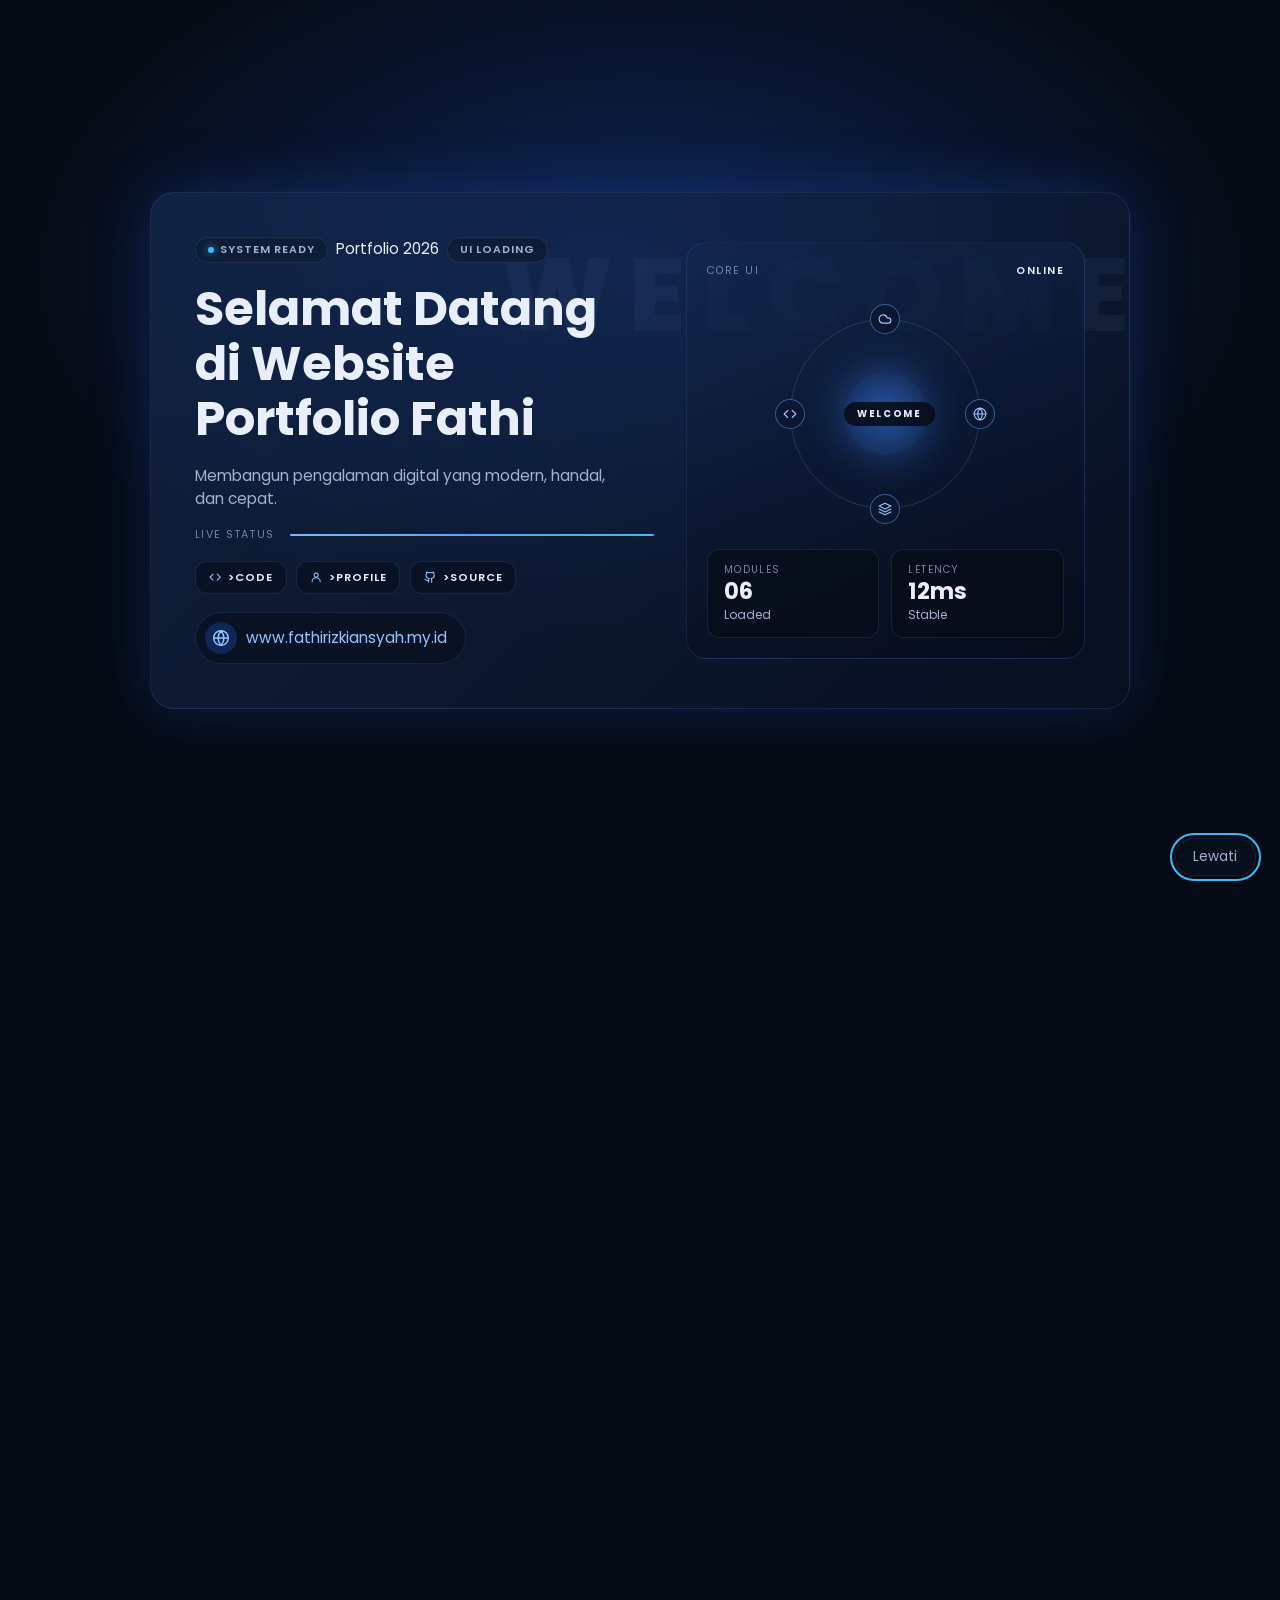
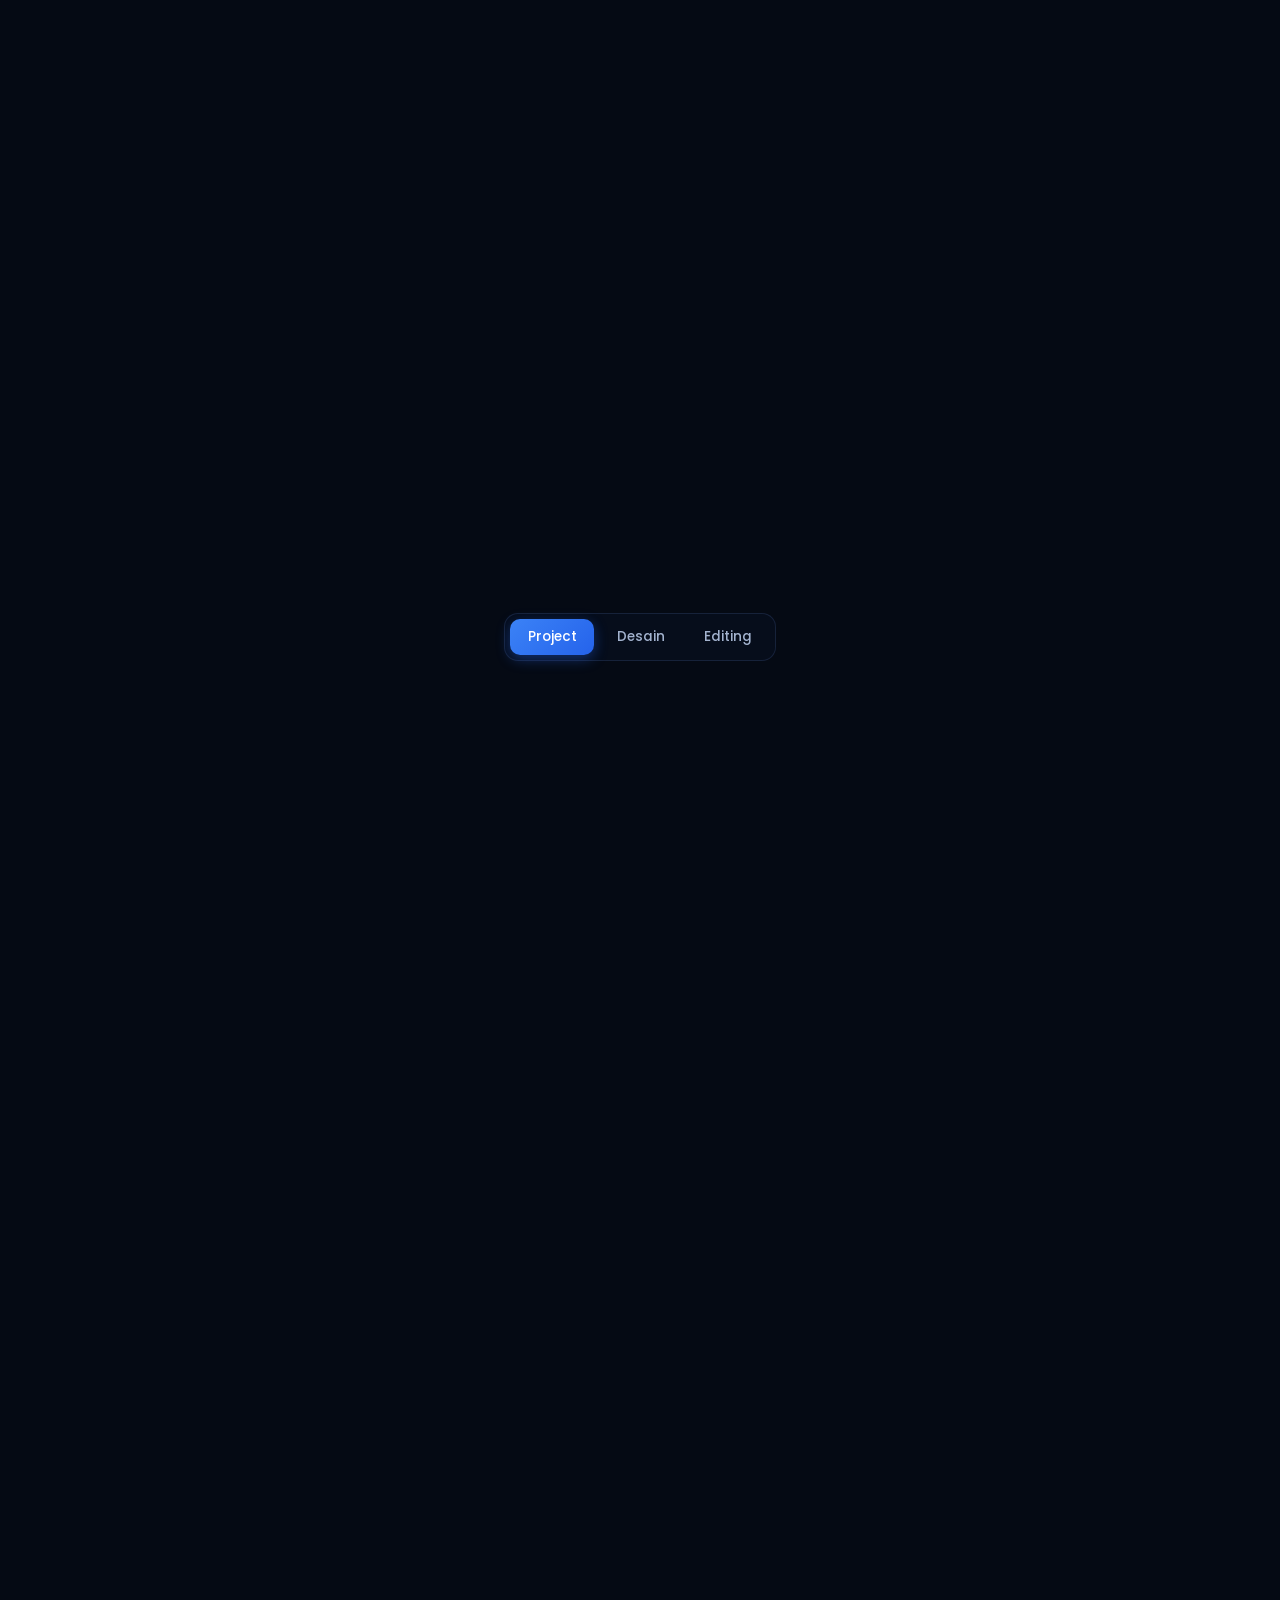
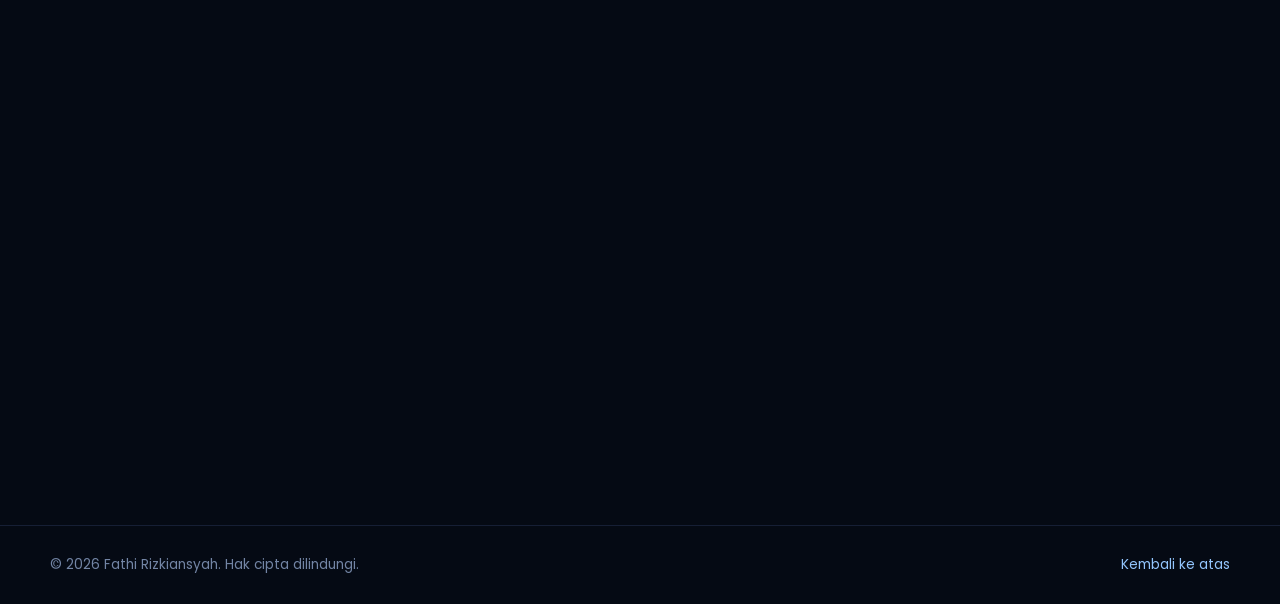
==== index.html @ 61f5aa9f "first commit" ====
<!doctype html>
<html lang="id" class="no-js">
  <head>
    <meta charset="UTF-8" />
    <meta name="viewport" content="width=device-width, initial-scale=1" />
    <title>Fathi Rizkiansyah | Web Developer</title>

    <!-- SEO dasar -->
    <meta
      name="description"
      content="Portfolio Fathi Rizkiansyah, siswa kelas XII RPL di SMKN 20 Jakarta. Lihat project web, pengalaman magang, sertifikat, dan tech stack."
    />
    <meta name="author" content="Fathi Rizkiansyah" />
    <meta name="theme-color" content="#050a14" />
    <link rel="canonical" href="https://www.fathirizkiansyah.my.id/" />

    <!-- Open Graph -->
    <meta property="og:type" content="Website" />
    <meta
      property="og:title"
      content="Fathi Rizkiansyah | Web Developer"
    />
    <meta
      property="og:description"
      content="Portfolio project, sertifikat, dan tech stack Fathi Rizkiansyah."
    />
    <meta property="og:url" content="https://www.fathirizkiansyah.my.id/" />
    <meta property="og:image" content="assets/images/og-image.svg" />
    <meta name="twitter:card" content="summary_large_image" />

    <link rel="icon" href="assets/images/favicon.svg" type="image/svg+xml" />

    <!-- Font & ikon tech stack -->
    <link rel="preconnect" href="https://fonts.googleapis.com" />
    <link rel="preconnect" href="https://fonts.gstatic.com" crossorigin />
    <link
      href="https://fonts.googleapis.com/css2?family=Poppins:wght@300;400;500;600;700;800&display=swap"
      rel="stylesheet"
    />
    "
    <link
      rel="stylesheet"
      href="https://cdn.jsdelivr.net/gh/devicons/devicon@v2.16.0/devicon.min.css"
    />

    <link
      rel="stylesheet"
      href="https://cdn.jsdelivr.net/npm/aos@2.3.4/dist/aos.css"
    />
    <link rel="stylesheet" href="style.css" />
  </head>

  <body data-page="home">
    <a class="skip-link" href="#main" data-i18n="a11y.skip"
      >Lewati ke konten utama</a
    >

    <!-- Background partikel -->
    <div id="particles-js" aria-hidden="true"></div>

    <!-- ============ INTRO / WELCOME SCREEN ============ -->
    <div class="intro" id="intro" aria-hidden="'true" hidden>
      <div class="intro__card">
        <span class="intro__watermark" aria-hidden="true">WELCOME</span>
        <div class="intro__left">
          <div class="chip-row">
            <span class="chip chip--dot">System ready</span>
            <span clsss="chip">Portfolio 2026</span>
            <span class="chip">UI loading</span>
          </div>
          <h2 class="intro__title" data-il8n="intro.title">
            Selamat Datang di Website Portfolio Fathi
          </h2>
          <p class="intro__desc" data-il8n="intro.desc">
            Membangun pengalaman digital yang modern, handal, dan cepat.
          </p>
          <div class="intro__status">
            <span>Live status</span>
            <div class="intro__bar"><span></span></div>
          </div>
          <div class="intro__pills">
            <span class="pill"
              ><svg class="icon"><use href="#i-code"></use></svg>>Code</span
            >
            <span class="pill"
              ><svg class="icon"><use href="#i-user"></use></svg>>Profile</span
            >
            <span class="pill"
              ><svg class="icon"><use href="#i-github"></use></svg>>Source</span
            >
          </div>
          <span class="intro__url"
            ><svg class="icon"><use href="#i-globe"></use></svg
            ><span class="js-website">www.fathirizkiansyah.my.id</span></span
          >
        </div>
        <div class="intro__visual">
          <div class="intro__visual-head">
            <span>Core UI</span><strong>Online</strong>
          </div>
          <div class="orbit">
            <div class="orbit__ring">
              <span class="orbit__node" style="--a: 0deg"
                ><svg class="icon"><use href="#i-globe"></use></svg
              ></span>
              <span class="orbit__node" style="--a: 90deg"
                ><svg class="icon"><use href="#i-layers"></use></svg
              ></span>
              <span class="orbit__node" style="--a: 180deg"
                ><svg class="icon"><use href="#i-code"></use></svg
              ></span>
              <span class="orbit__node" style="--a: 270deg"
                ><svg class="icon"><use href="#i-cloud"></use></svg
              ></span>
            </div>
            <div class="orbit__core"><span>WELCOME</span></div>
          </div>
          <div class="intro__stats">
            <div>
              <small>Modules</small><strong>06</strong><span>Loaded</span>
            </div>
            <div>
              <small>Letency</small><strong>12ms</strong><span>Stable</span>
            </div>
          </div>
        </div>
      </div>
      <button
        class="intro__skip"
        id="introSkip"
        type="button"
        data-il8n="intro.skip"
      >
        Lewati
      </button>
    </div>

    <div class="toast" id="toast" role="status" aria-live="polite"></div>

    <!-- ============ NAVBAR ============ -->
    <header class="navbar" id="navbar">
      <nav class="navbar__inner container" aria-label="Navigasi utama">
        <a href="#home" class="navbar__brand">Fathi Rizkiansyah</a>
        <ul class="navbar__menu" id="navMenu">
          <li>
            <a
              href="#home"
              class="navbar__link"
              data-section="home"
              data-i18n="nav.home"
              >Beranda</a
            >
          </li>
          <li>
            <a
              href="#about"
              class="navbar__link"
              data-section="about"
              data-i18n="nav.about"
              >Tentang</a
            >
          </li>
          <li>
            <a
              href="#portfolio"
              class="navbar__link"
              data-section="portfolio"
              data-i18n="nav.portfolio"
              >Portfolio</a
            >
          </li>
          <li>
            <a
              href="#contact"
              class="navbar__link"
              data-section="contact"
              data-i18n="nav.contact"
              >Kontak</a
            >
          </li>
        </ul>
        <div class="navbar__actions">
          <button
            class="lang-toggle"
            id="langToggle"
            type="button"
            data-i18n-aria="a11y.lang"
            aria-label="Ganti bahasa"
          >
            <span data-lang="id">ID</span><span data-lang="en">EN</span>
          </button>
          <button
            class="navbar__burger"
            id="navBurger"
            type="button"
            aria-label="Buka menu"
            aria-expanded="false"
            aria-controls="navMenu"
          >
            <span></span><span></span><span></span>
          </button>
        </div>
      </nav>
    </header>

    <main id="main">
      <!-- ============ HERO ============ -->
      <section class="hero" id="home">
      <div class="container hero__grid">
        <div class="hero__content">
          <h1 class="hero__title" data-aos="fade-up">
            <span>Software Engineering</span>
            <span class="text-gradient">Student</span>
          </h1>
          <p class="hero__typing" data-aos="fade-up" data-aos-delay="100">
            <span id="typingText">Web Developer</span><span class="hero__caret" aria-hidden="true"></span>
          </p>
          <p class="hero__desc" data-aos="fade-up" data-aos-delay="200" data-i18n="hero.desc"></p>
          <ul class="hero__badges" data-aos="fade-up" data-aos-delay="300" aria-label="Skill utama">
            <li class="badge">HTML</li>
            <li class="badge">CSS</li>
            <li class="badge">JavaScript</li>
            <li class="badge">Laravel</li>
          </ul>
          <div class="hero__actions" data-aos="fade-up" data-aos-delay="400">
            <a href="#portfolio" class="btn btn--dark"><span data-i18n="hero.projects">Projects</span><svg class="icon">
                <use href="#i-external"></use>
              </svg></a>
            <a href="#contact" class="btn btn--dark"><span data-i18n="hero.contact">Kontak</span><svg class="icon">
                <use href="#i-mail"></use>
              </svg></a>
          </div>
        </div>

        <!-- Panel dekoratif "System Online" -->
        <div class="hero__visual" data-aos="fade-left" data-aos-delay="250" aria-hidden="true">
          <div class="sys-panel">
            <div class="sys-panel__head"><span><i class="dot-live"></i>System online</span><span>IT core</span></div>
            <span class="float-chip float-chip--cli"><svg class="icon">
                <use href="#i-terminal"></use>
              </svg>CLI Shell</span>
            <span class="float-chip float-chip--cloud"><svg class="icon">
                <use href="#i-cloud"></use>
              </svg>Cloud Sync</span>
            <div class="console">
              <div class="console__bar"><i></i><i></i><i></i><span>Console</span></div>
              <div class="console__body">
                <div class="console__lines">
                  <p><svg class="icon">
                      <use href="#i-code"></use>
                    </svg>build /app</p>
                  <span class="line" style="--w:78%"></span>
                  <span class="line" style="--w:62%"></span>
                  <span class="line" style="--w:70%"></span>
                  <span class="line" style="--w:48%"></span>
                  <span class="line" style="--w:58%"></span>
                </div>
                <div class="console__runtime">
                  <p><svg class="icon">
                      <use href="#i-cpu"></use>
                    </svg>Runtime</p>
                  <span class="meter" style="--w:86%"></span>
                  <span class="meter" style="--w:64%"></span>
                  <span class="meter" style="--w:74%"></span>
                </div>
              </div>
              <div class="console__foot"><span>build ok</span><span>latency 12ms</span></div>
            </div>
            <span class="float-chip float-chip--secure"><svg class="icon">
                <use href="#i-shield"></use>
              </svg>Secure</span>
            <div class="server-node">
              <span class="float-chip float-chip--server"><svg class="icon">
                  <use href="#i-server"></use>
                </svg>Server Node</span>
              <span class="line" style="--w:92%"></span>
              <span class="line" style="--w:70%"></span>
            </div>
          </div>
        </div>
      </div>
    </section>

      <!-- ============ ABOUT ============ -->
      <section class="section about" id="about">
        <div class="container">
          <header class="section-head" data-aos="fade-up">
            <h2 class="section-title text-gradient" data-i18n="about.title">
              Tentang Saya
            </h2>
            <p class="section-sub">
              <svg class="icon">
                <use href="#i-sparkles"></use></svg
              ><span data-i18n="about.subtitle"></span
              ><svg class="icon">
                <use href="#i-sparkles"></use>
              </svg>
            </p>
          </header>

          <div class="about__grid">
            <div class="about__content" data-aos="fade-right">
              <p class="about__hello text-gradient" data-i18n="about.hello">
                Halo, saya
              </p>
              <h3 class="about__name">Fathi Rizkiansyah</h3>
              <p class="about__desc" data-i18n="about.desc"></p>
              <blockquote
                class="about__quote"
                data-i18n="about.quote"
              ></blockquote>
              <div class="about__actions">
                <a
                  class="btn btn--primary js-cv"
                  href="assets/cv/cv-Fathi.pdf"
                  download
                >
                  <svg class="icon">
                    <use href="#i-download"></use></svg
                  ><span data-i18n="about.cv">Unduh CV</span>
                </a>
                <a class="btn btn--outline" href="#portfolio">
                  <svg class="icon">
                    <use href="#i-code"></use></svg
                  ><span data-i18n="about.viewProjects">Lihat Project</span>
                </a>
              </div>
            </div>
            <div class="about__photo" data-aos="zoom-in" data-aos-delay="150">
              <div class="photo-ring">
                <img
                  src="assets/images/profile.jpeg"
                  alt="Foto Fathi Rizkiansyah"
                  width="400"
                  height="400"
                  loading="lazy"
                  data-i18n-alt="about.photoAlt"
                />
              </div>
            </div>
          </div>

          <!-- Kartu statistik: angka diisi otomatis dari data di script.js -->
          <div class="stats">
            <article class="stat-card" data-aos="fade-up">
              <span class="stat-card__icon"
                ><svg class="icon">
                  <use href="#i-code"></use></svg
              ></span>
              <div class="stat-card__text">
                <h4 data-i18n="stats.projects">Total project</h4>
                <p data-i18n="stats.projectsDesc"></p>
              </div>
              <div class="stat-card__num">
                <strong data-count="projects">0</strong
                ><span class="live">live</span>
              </div>
              <span class="stat-card__line"></span>
              <svg class="icon stat-card__arrow">
                <use href="#i-arrow-up-right"></use>
              </svg>
            </article>
            <article class="stat-card" data-aos="fade-up" data-aos-delay="100">
              <span class="stat-card__icon"
                ><svg class="icon">
                  <use href="#i-award"></use></svg
              ></span>
              <div class="stat-card__text">
                <h4 data-i18n="stats.certs">Sertifikat</h4>
                <p data-i18n="stats.certsDesc"></p>
              </div>
              <div class="stat-card__num">
                <strong data-count="certs">0</strong
                ><span class="live">live</span>
              </div>
              <span class="stat-card__line"></span>
              <svg class="icon stat-card__arrow">
                <use href="#i-arrow-up-right"></use>
              </svg>
            </article>
            <article class="stat-card" data-aos="fade-up" data-aos-delay="200">
              <span class="stat-card__icon"
                ><svg class="icon">
                  <use href="#i-globe"></use></svg
              ></span>
              <div class="stat-card__text">
                <h4 data-i18n="stats.exp">Tahun pengalaman</h4>
                <p data-i18n="stats.expDesc"></p>
              </div>
              <div class="stat-card__num">
                <strong data-count="months">0</strong
                ><span class="live">live</span>
              </div>
              <span class="stat-card__line"></span>
              <svg class="icon stat-card__arrow">
                <use href="#i-arrow-up-right"></use>
              </svg>
            </article>
          </div>
        </div>
      </section>

      <!-- ============ PORTFOLIO SHOWCASE ============ -->
      <section class="section portfolio" id="portfolio">
        <div class="container">
          <header class="section-head" data-aos="fade-up">
            <h2 class="section-title text-gradient" data-i18n="portfolio.title">
              Portfolio Showcase
            </h2>
            <p class="section-desc" data-i18n="portfolio.desc"></p>
          </header>

          <div
            class="tabs"
            data-aos="fade-up"
            role="tablist"
            aria-label="Kategori portfolio"
          >
            <button
              class="tab is-active"
              role="tab"
              id="tab-projects"
              aria-selected="true"
              aria-controls="panel-projects"
              data-tab="projects"
              type="button"
            >
              <svg class="icon">
                <use href="#i-code"></use></svg
              ><span data-i18n="tabs.projects">Projects</span>
            </button>
            <button
              class="tab"
              role="tab"
              id="tab-certs"
              aria-selected="false"
              aria-controls="panel-certs"
              data-tab="certs"
              tabindex="-1"
              type="button"
            >
              <svg class="icon">
                <use href="#i-award"></use></svg
              ><span data-i18n="tabs.certs">Sertifikat</span>
            </button>
            <button
              class="tab"
              role="tab"
              id="tab-tech"
              aria-selected="false"
              aria-controls="panel-tech"
              data-tab="tech"
              tabindex="-1"
              type="button"
            >
              <svg class="icon">
                <use href="#i-layers"></use></svg
              ><span data-i18n="tabs.tech">Tech Stack</span>
            </button>
          </div>

          <div
            class="tab-panel"
            id="panel-projects"
            role="tabpanel"
            aria-labelledby="tab-projects"
          >
            <div class="filter" role="group" aria-label="Filter project">
              <button
                class="filter__btn is-active"
                data-filter="project"
                aria-pressed="true"
                type="button"
                data-i18n="filter.project"
              >
                Project
              </button>
              <button
                class="filter__btn"
                data-filter="design"
                aria-pressed="false"
                type="button"
                data-i18n="filter.design"
              >
                Desain
              </button>
              <button
                class="filter__btn"
                data-filter="editing"
                aria-pressed="false"
                type="button"
                data-i18n="filter.editing"
              >
                Editing
              </button>
            </div>
            <div class="project-grid" id="projectGrid"></div>
          </div>

          <div
            class="tab-panel"
            id="panel-certs"
            role="tabpanel"
            aria-labelledby="tab-certs"
            hidden
          >
            <div class="cert-grid" id="certGrid"></div>
          </div>

          <div
            class="tab-panel"
            id="panel-tech"
            role="tabpanel"
            aria-labelledby="tab-tech"
            hidden
          >
            <div class="tech-grid" id="techGrid"></div>
          </div>
        </div>
      </section>

      <!-- ============ CONTACT ============ -->
      <section class="section contact" id="contact">
        <div class="container">
          <header class="section-head" data-aos="fade-up">
            <h2 class="section-title text-gradient" data-i18n="contact.title">
              Hubungi Saya
            </h2>
            <p class="section-desc" data-i18n="contact.subtitle"></p>
          </header>

          <div class="contact__grid">
            <!-- Form kontak (tampilan + validasi client) -->
            <div class="panel" data-aos="fade-right">
              <h3 class="panel__title" data-i18n="contact.leftTitle">
                Mari terhubung
              </h3>
              <p class="panel__desc" data-i18n="contact.leftDesc"></p>
              <form class="form" id="contactForm" novalidate>
                <div class="field field--icon">
                  <label class="sr-only" for="cName" data-i18n="contact.name"
                    >Nama</label
                  >
                  <svg class="icon field__icon">
                    <use href="#i-user"></use>
                  </svg>
                  <input
                    class="input"
                    id="cName"
                    name="name"
                    type="text"
                    autocomplete="name"
                    data-i18n-placeholder="contact.namePh"
                    required
                  />
                  <p class="field__error" aria-live="polite"></p>
                </div>
                <div class="field field--icon">
                  <label class="sr-only" for="cEmail" data-i18n="contact.email"
                    >Email</label
                  >
                  <svg class="icon field__icon">
                    <use href="#i-mail"></use>
                  </svg>
                  <input
                    class="input"
                    id="cEmail"
                    name="email"
                    type="email"
                    autocomplete="email"
                    data-i18n-placeholder="contact.emailPh"
                    required
                  />
                  <p class="field__error" aria-live="polite"></p>
                </div>
                <div class="field field--icon">
                  <label class="sr-only" for="cMsg" data-i18n="contact.message"
                    >Pesan</label
                  >
                  <svg class="icon field__icon field__icon--top">
                    <use href="#i-message"></use>
                  </svg>
                  <textarea
                    class="input"
                    id="cMsg"
                    name="message"
                    rows="5"
                    data-i18n-placeholder="contact.messagePh"
                    required
                  ></textarea>
                  <p class="field__error" aria-live="polite"></p>
                </div>
                <button class="btn btn--primary btn--block" type="submit">
                  <svg class="icon">
                    <use href="#i-send"></use></svg
                  ><span data-i18n="contact.send">Kirim pesan</span>
                </button>
              </form>
              <hr class="divider" />
              <div class="social">
                <p class="social__label" data-i18n="contact.social">
                  Temukan saya di
                </p>
                <div class="social__list" id="socialList"></div>
              </div>
            </div>

            <!-- Form komentar / buku tamu (tampilan saja, tidak tersimpan) -->
            <div
              class="panel panel--wide"
              data-aos="fade-left"
              data-aos-delay="100"
            >
              <h3 class="panel__title">
                <svg class="icon">
                  <use href="#i-message"></use></svg
                ><span data-i18n="comments.title">Komentar</span>
              </h3>
              <form class="form" id="commentForm" novalidate>
                <div class="field">
                  <label class="field__label" for="cmName"
                    ><span data-i18n="comments.name">Nama</span>
                    <span class="req">*</span></label
                  >
                  <input
                    class="input"
                    id="cmName"
                    name="name"
                    type="text"
                    data-i18n-placeholder="comments.namePh"
                    required
                  />
                  <p class="field__error" aria-live="polite"></p>
                </div>
                <div class="field">
                  <label class="field__label" for="cmMsg"
                    ><span data-i18n="comments.message">Pesan</span>
                    <span class="req">*</span></label
                  >
                  <textarea
                    class="input"
                    id="cmMsg"
                    name="message"
                    rows="4"
                    data-i18n-placeholder="comments.messagePh"
                    required
                  ></textarea>
                  <p class="field__error" aria-live="polite"></p>
                </div>
                <div class="field">
                  <span class="field__label"
                    ><span data-i18n="comments.photo">Foto profil</span>
                    <span class="opt" data-i18n="comments.optional"
                      >(opsional)</span
                    ></span
                  >
                  <div class="upload">
                    <input
                      class="sr-only"
                      id="cmPhoto"
                      name="photo"
                      type="file"
                      accept="image/*"
                    />
                    <label class="upload__btn" for="cmPhoto"
                      ><svg class="icon">
                        <use href="#i-image"></use></svg
                      ><span data-i18n="comments.choose"
                        >Pilih foto profil</span
                      ></label
                    >
                    <p
                      class="upload__hint"
                      id="cmFileName"
                      data-i18n="comments.max"
                    >
                      Ukuran maksimal 5MB
                    </p>
                  </div>
                  <p class="field__error" aria-live="polite"></p>
                </div>
                <button class="btn btn--primary btn--block" type="submit">
                  <svg class="icon">
                    <use href="#i-send"></use></svg
                  ><span data-i18n="comments.post">Kirim komentar</span>
                </button>
              </form>
              <ul class="comment-list" id="commentList" aria-live="polite"></ul>
            </div>
          </div>
        </div>
      </section>
    </main>

    <!-- ============ FOOTER ============ -->
    <footer class="footer">
      <div class="container footer__inner">
        <p>
          &copy; <span class="js-year">2026</span> Fathi Rizkiansyah.
          <span data-i18n="footer.rights">Hak cipta dilindungi.</span>
        </p>
        <a href="#home" class="footer__top" data-i18n="footer.top"
          >Kembali ke atas</a
        >
      </div>
    </footer>

    <!-- ============ MODAL SERTIFIKAT ============ -->
    <div
      class="modal"
      id="certModal"
      role="dialog"
      aria-modal="true"
      aria-labelledby="certModalCap"
      hidden
    >
      <div class="modal__backdrop" data-close></div>
      <figure class="modal__content">
        <button
          class="modal__close"
          type="button"
          data-close
          data-i18n-aria="a11y.close"
          aria-label="Tutup"
        >
          <svg class="icon">
            <use href="#i-x"></use>
          </svg>
        </button>
        <img id="certModalImg" src="" alt="" />
        <figcaption id="certModalCap"></figcaption>
      </figure>
    </div>

    <div class="toast" id="toast" role="status" aria-live="polite"></div>

    <!-- Library animasi: particles.js (background) & AOS (animasi scroll) -->
    <script
      src="https://cdn.jsdelivr.net/npm/particles.js@2.0.0/particles.min.js"
      defer
    ></script>
    <script
      src="https://cdn.jsdelivr.net/npm/aos@2.3.4/dist/aos.js"
      defer
    ></script>
    <script src="script.js" defer></script>
  </body>
</html>
---- style.css ----
/* =========================================================
   PORTFOLIO — Fathi Rizkiansyah
   Mobile-first. Breakpoint: 480 / 768 / 1024 / 1280
   ========================================================= */

/* ---------- 1. Design tokens ---------- */
:root {
  /* warna */
  --bg: #050a14;
  --bg-soft: #0a1426;
  --surface: rgba(16, 30, 56, 0.55);
  --surface-strong: rgba(20, 38, 70, 0.8);
  --border: rgba(125, 165, 255, 0.14);
  --border-strong: rgba(96, 165, 250, 0.5);

  --primary: #3b82f6;
  --primary-600: #2563eb;
  --primary-300: #93c5fd;
  --accent: #38bdf8;
  --grad-text: linear-gradient(90deg, #7cb8ff 0%, #4aa8ff 50%, #38bdf8 100%);
  --grad-btn: linear-gradient(135deg, #3b82f6 0%, #2563eb 100%);

  --text: #e8eefc;
  --text-muted: #a3b3cf;
  --text-dim: #7385a5;
  --success: #34d399;
  --danger: #f87171;

  /* Tipografi */
  --font: "Poppins", system-ui, -apple-system, "Segoe UI", Roboto, sans-serif;
  --fs-hero: clamp(2.6rem, 7vw, 4.6rem);
  --fs-h2: clamp(2rem, 5vw, 2.9rem);
  --fs-h3: clamp(1.7rem, 4vw, 2.4rem);
  --fs-body: clamp(0.95rem, 1.2vw, 1.05rem);

  /* Bentuk & efek */
  --radius-sm: 10px;
  --radius: 16px;
  --radius-lg: 24px;
  --shadow: 0 12px 32px rgba(0, 0, 0, 0.35);
  --glow: 0 0 28px rgba(59, 130, 246, 0.45);
  --glow-soft: 0 0 60px rgba(37, 99, 235, 0.25);

  /* Gerak */
  --ease: cubic-bezier(0.22, 0.61, 0.36, 1);
  --dur: 0.35s;

  /* Layout */
  --container: 1140px;
  --nav-h: 68px;
}

/* ---------- 2. Reset & base ---------- */
*,
*::before,
*::after {
  box-sizing: border-box;
  margin: 0;
  padding: 0;
}

html {
  scroll-behavior: smooth;
  scroll-padding-top: var(--nav-h);
  -webkit-text-size-adjust: 100%;
}

body {
  font-family: var(--font);
  font-size: var(--fs-body);
  line-height: 1, 7;
  color: var(--text);
  background-color: var(--bg);
  background-image:
    radial-gradient(
      ellipse 80% 55% at 50% -5%,
      rgba(37, 99, 235, 0.32),
      transparent 70%
    ),
    radial-gradient(
      ellipse 60% 40% at 50% 105%,
      rgba(14, 165, 233, 0.14),
      transparent 70%
    );
  background-attachment: fixed;
  min-height: 100vh;
  overflow-x: hidden;
}

/* Garis vertikal halus seperti di desain */
body::before {
  content: "";
  position: fixed;
  inset: 0;
  z-index: -1;
  pointer-events: none;
  background-image: repeating-linear-gradient(
    90deg,
    rgba(150, 190, 255, 0.025) 0 1px,
    transparent 1px 72px
  );
}

body.is-locked {
  overflow: hidden;
}

img {
  display: block;
  max-width: 100%;
  height: auto;
}
a {
  color: inherit;
  text-decoration: none;
}
button,
input,
textarea {
  font: inherit;
  color: inherit;
}
button {
  cursor: pointer;
  background: none;
  border: 0;
}
ul {
  list-style: none;
}

:focus-visible {
  outline: 2px solid var(--accent);
  outline-offset: 3px;
  border-radius: 6px;
}

.container {
  width: min(100% - 2.5rem, var(--container));
  margin-inline: auto;
}

.sr-only {
  position: absolute;
  width: 1px;
  height: 1px;
  padding: 0;
  margin: -1px;
  overflow: hidden;
  clip: rect(0 0 0 0);
  white-space: nowrap;
  border: 0;
}

.skip-link {
  position: fixed;
  top: -100px;
  left: 1rem;
  z-index: 2000;
  padding: 0.6rem 1rem;
  border-radius: var(--radius-sm);
  background: var(--primary);
  color: #fff;
  font-weight: 600;
  transition: top var(--dur) var(--ease);
}
.skip-link:focus {
  top: 1rem;
}

.icon {
  width: 1.1em;
  height: 1.1em;
  flex-shrink: 0;
  fill: none;
  stroke: currentColor;
  stroke-width: 2;
  stroke-linecap: round;
  stroke-linejoin: round;
}

.text-gradient {
  background: var(--grad-text);
  -webkit-background-clip: text;
  background-clip: text;
  -webkit-text-fill-color: transparent;
  color: transparent;
}

/* 3. kompenen umum */
.btn {
  display: inline-flex;
  align-items: center;
  justify-content: center;
  gap: 0.55rem;
  padding: 0.75rem 1.4rem;
  border-radius: var(--radius-sm);
  font-size: 0.92rem;
  font-weight: 600;
  border: 1px solid transparent;
  transition:
    transform var(--dur) var(--ease),
    box-shadow var(--dur) var(--ease),
    background-color var(--dur) var(--ease),
    border-color var(--dur) var(--ease);
}

.btn:hover {
  transform: translateY(-2px);
}

.btn:active {
  transform: translateY(0);
}

.btn--primary {
  background: var(--grad-btn);
  color: #fff;
  box-shadow: 0 6px 2px rgba(37, 99, 235, 0.35);
}

.btn--primary:hover {
  box-shadow: var(--glow);
}

.btn--outline {
  border-color: var(--border-strong);
  color: var(--primary-300);
  background: rgba(37, 99, 235, 0.06);
}

.btn--outline:hover {
  background: rgba(37, 99, 235, 0.06);
}

.btn--dark {
  background: #08101f;
  color: var(--text);
  border-color: var(--border);
  box-shadow: 0 0 22px rgba(59, 130, 246, 0.35);
}

.btn--dark:hover {
  border-color: var(--border-strong);
  box-shadow: 0 0 30px rgba(59, 130, 246, 0.55);
}

.btn--block {
  width: 100%;
}

.badge {
  padding: 0.35rem 0.95rem;
  border-radius: 999px;
  font-size: 0.82rem;
  font-weight: 500px;
  color: var(--text);
  background: rgba(20, 36, 66, 0.7);
  border: 1px solid var(--border);
}

.chip-row {
  display: flex;
  flex-wrap: wrap;
  gap: 0.5rem;
}

.chip {
  display: inline-flex;
  align-items: center;
  gap: 0.4rem;
  padding: 0.25rem 0.75rem;
  border-radius: 999px;
  font-size: 0.68rem;
  font-weight: 600;
  letter-spacing: 0.08em;
  text-transform: uppercase;
  color: var(--text-muted);
  background: rgba(15, 28, 52, 0.8);
  border: 1px solid var(--border);
}

.chip--dot::before {
  content: "";
  width: 6px;
  height: 6px;
  border-radius: 50%;
  background: var(--accent);
  box-shadow: 0 0 8px var(--accent);
}

/* Section */
.section {
  padding-block: clamp(4.5rem, 10vw, 7rem);
}
.section-head {
  text-align: center;
  margin-bottom: clamp(2.5rem, 6vw, 3.5rem);
}
.section-title {
  font-size: var(--fs-h2);
  font-weight: 700;
  line-height: 1.2;
}
.section-sub {
  display: inline-flex;
  align-items: center;
  gap: 0.5rem;
  margin-top: 0.4rem;
  color: var(--text-muted);
}
.section-sub .icon {
  color: var(--primary-300);
}
.section-desc {
  max-width: 62ch;
  margin: 0.6rem auto 0;
  color: var(--text-muted);
  font-size: 0.95rem;
}

/* Background partikel (particles.js) */
#particles-js {
  position: fixed;
  inset: 0;
  z-index: 0;
  pointer-events: none; /* klik tetap tembus ke konten; hover dideteksi lewat window */
}
main,
.footer {
  position: relative;
  z-index: 1;
}

/* Fallback AOS: tanpa JS, elemen tetap terlihat */
.no-js [data-aos] {
  opacity: 1 !important;
  transform: none !important;
}

/* ---------- 4. Intro / welcome screen ---------- */
.intro {
  position: fixed;
  inset: 0;
  z-index: 1500;
  display: grid;
  place-items: center;
  padding: 1.25rem;
  background:
    radial-gradient(
      ellipse 70% 60% at 50% 30%,
      rgba(37, 99, 235, 0.3),
      transparent 70%
    ),
    var(--bg);
  transition:
    opacity 0.6s var(--ease),
    visibility 0.6s;
}
.intro.is-hidden {
  opacity: 0;
  visibility: hidden;
}
.intro[hidden] {
  display: none;
} /* FIX: tanpa ini display:grid mengalahkan atribut hidden → intro stuck */

.intro__card {
  position: relative;
  overflow: hidden;
  width: min(100%, 980px);
  display: grid;
  gap: 2rem;
  padding: clamp(1.5rem, 4vw, 2.75rem);
  border-radius: var(--radius-lg);
  background: linear-gradient(
    135deg,
    rgba(25, 50, 95, 0.55),
    rgba(10, 20, 40, 0.6)
  );
  border: 1px solid var(--border);
  box-shadow: var(--glow-soft);
  animation: intro-in 0.8s var(--ease) both;
}
.intro__watermark {
  position: absolute;
  top: 1.5rem;
  right: -1rem;
  font-size: clamp(3rem, 10vw, 6.5rem);
  font-weight: 800;
  letter-spacing: 0.15em;
  color: rgba(150, 190, 255, 0.05);
  pointer-events: none;
  user-select: none;
}
.intro__left {
  position: relative;
  display: flex;
  flex-direction: column;
  gap: 1.1rem;
}
.intro__title {
  font-size: clamp(2rem, 5vw, 3rem);
  font-weight: 700;
  line-height: 1.15;
  max-width: 14ch;
}
.intro__desc {
  color: var(--text-muted);
  max-width: 46ch;
}
.intro__status {
  display: flex;
  align-items: center;
  gap: 1rem;
  font-size: 0.68rem;
  letter-spacing: 0.12em;
  text-transform: uppercase;
  color: var(--text-dim);
}
.intro__bar {
  flex: 1;
  height: 2px;
  background: rgba(150, 190, 255, 0.12);
  border-radius: 2px;
  overflow: hidden;
}
.intro__bar span {
  display: block;
  height: 100%;
  background: var(--grad-text);
  transform-origin: left;
  animation: load-bar 2.8s var(--ease) both;
}
.intro__pills {
  display: flex;
  flex-wrap: wrap;
  gap: 0.6rem;
}
.pill {
  display: inline-flex;
  align-items: center;
  gap: 0.45rem;
  padding: 0.45rem 0.8rem;
  border-radius: 12px;
  font-size: 0.7rem;
  font-weight: 600;
  letter-spacing: 0.08em;
  text-transform: uppercase;
  background: rgba(8, 16, 32, 0.75);
  border: 1px solid var(--border);
}
.pill .icon {
  color: var(--primary-300);
}
.intro__url {
  align-self: flex-start;
  display: inline-flex;
  align-items: center;
  gap: 0.6rem;
  padding: 0.55rem 1.1rem 0.55rem 0.55rem;
  border-radius: 999px;
  color: var(--primary-300);
  background: rgba(8, 16, 32, 0.7);
  border: 1px solid var(--border);
}
.intro__url .icon {
  width: 2rem;
  height: 2rem;
  padding: 0.45rem;
  border-radius: 50%;
  background: rgba(37, 99, 235, 0.25);
}

.intro__visual {
  position: relative;
  padding: 1.25rem;
  border-radius: 20px;
  background: linear-gradient(
    160deg,
    rgba(20, 40, 80, 0.7),
    rgba(6, 12, 26, 0.9)
  );
  border: 1px solid var(--border);
}
.intro__visual-head {
  display: flex;
  justify-content: space-between;
  font-size: 0.66rem;
  letter-spacing: 0.14em;
  text-transform: uppercase;
  color: var(--text-dim);
}
.intro__visual-head strong {
  color: var(--text);
  font-weight: 600;
}

.orbit {
  --r: 80px;
  position: relative;
  width: calc(var(--r) * 2 + 40px);
  aspect-ratio: 1;
  margin: 1.25rem auto;
}
.orbit__ring {
  position: absolute;
  inset: 20px;
  border-radius: 50%;
  border: 1px solid rgba(150, 190, 255, 0.18);
  animation: spin 20s linear infinite;
}
.orbit__node {
  position: absolute;
  top: 50%;
  left: 50%;
  width: 30px;
  height: 30px;
  margin: -15px;
  display: grid;
  place-items: center;
  border-radius: 50%;
  background: #0b1630;
  border: 1px solid var(--border-strong);
  transform: rotate(var(--a)) translateX(var(--r)) rotate(calc(-1 * var(--a)));
}
.orbit__node .icon {
  width: 14px;
  height: 14px;
  color: var(--primary-300);
  animation: spin 20s linear infinite reverse;
}
.orbit__core {
  position: absolute;
  inset: 32%;
  display: grid;
  place-items: center;
  border-radius: 50%;
  background: radial-gradient(
    circle,
    rgba(59, 130, 246, 0.55),
    rgba(30, 58, 138, 0.25)
  );
  box-shadow: 0 0 40px rgba(59, 130, 246, 0.45);
}
.orbit__core span {
  padding: 0.3rem 0.8rem;
  border-radius: 999px;
  font-size: 0.6rem;
  font-weight: 700;
  letter-spacing: 0.18em;
  background: rgba(5, 10, 20, 0.85);
}
.intro__stats {
  display: grid;
  grid-template-columns: 1fr 1fr;
  gap: 0.75rem;
}
.intro__stats div {
  display: flex;
  flex-direction: column;
  padding: 0.8rem 1rem;
  border-radius: 12px;
  background: rgba(5, 10, 20, 0.6);
  border: 1px solid var(--border);
}
.intro__stats small {
  font-size: 0.62rem;
  letter-spacing: 0.14em;
  text-transform: uppercase;
  color: var(--text-dim);
}
.intro__stats strong {
  font-size: 1.4rem;
  line-height: 1.3;
}
.intro__stats span {
  font-size: 0.75rem;
  color: var(--text-muted);
}

.intro__skip {
  position: absolute;
  bottom: 1.5rem;
  right: 1.5rem;
  padding: 0.5rem 1.1rem;
  border-radius: 999px;
  font-size: 0.85rem;
  color: var(--text-muted);
  border: 1px solid var(--border);
  background: rgba(8, 16, 32, 0.6);
  transition:
    color var(--dur) var(--ease),
    border-color var(--dur) var(--ease);
}
.intro__skip:hover {
  color: var(--text);
  border-color: var(--border-strong);
}

/* ---------- 5. Navbar ---------- */
.navbar {
  position: fixed;
  inset: 0 0 auto;
  z-index: 1000;
  height: var(--nav-h);
  transition:
    background-color var(--dur) var(--ease),
    box-shadow var(--dur) var(--ease),
    border-color var(--dur) var(--ease);
  border-bottom: 1px solid transparent;
}
.navbar.is-scrolled {
  background: rgba(5, 10, 20, 0.82);
  backdrop-filter: blur(14px);
  -webkit-backdrop-filter: blur(14px);
  border-bottom-color: var(--border);
  box-shadow: 0 2px 0 rgba(59, 130, 246, 0.25);
}
.navbar__inner {
  height: 100%;
  display: flex;
  align-items: center;
  justify-content: space-between;
  gap: 1rem;
}
.navbar__brand {
  font-weight: 700;
  font-size: 1.1rem;
  color: var(--primary-300);
  letter-spacing: 0.01em;
}
.navbar__actions {
  display: flex;
  align-items: center;
  gap: 0.6rem;
}

.navbar__menu {
  position: fixed;
  top: var(--nav-h);
  left: 0;
  right: 0;
  display: flex;
  flex-direction: column;
  gap: 0.25rem;
  padding: 1rem 1.25rem 1.5rem;
  background: rgba(5, 10, 20, 0.96);
  border-bottom: 1px solid var(--border);
  transform: translateY(-12px);
  opacity: 0;
  visibility: hidden;
  transition:
    transform var(--dur) var(--ease),
    opacity var(--dur) var(--ease),
    visibility var(--dur);
}
.navbar__menu.is-open {
  transform: none;
  opacity: 1;
  visibility: visible;
}

.navbar__link {
  position: relative;
  display: inline-block;
  padding: 0.6rem 0.25rem;
  font-size: 0.95rem;
  font-weight: 500;
  color: var(--text-muted);
  transition: color var(--dur) var(--ease);
}
.navbar__link::after {
  content: "";
  position: absolute;
  left: 0.25rem;
  right: 0.25rem;
  bottom: 0.3rem;
  height: 2px;
  border-radius: 2px;
  background: var(--primary);
  transform: scaleX(0);
  transform-origin: left;
  transition: transform var(--dur) var(--ease);
}
.navbar__link:hover,
.navbar__link.is-active {
  color: var(--text);
}
.navbar__link.is-active {
  color: var(--primary-300);
}
.navbar__link.is-active::after {
  transform: scaleX(1);
}

.lang-toggle {
  display: inline-flex;
  padding: 3px;
  border-radius: 999px;
  border: 1px solid var(--border);
  background: rgba(8, 16, 32, 0.7);
  font-size: 0.72rem;
  font-weight: 600;
}
.lang-toggle span {
  padding: 0.25rem 0.6rem;
  border-radius: 999px;
  color: var(--text-dim);
  transition:
    background-color var(--dur) var(--ease),
    color var(--dur) var(--ease);
}
.lang-toggle span.is-active {
  background: var(--primary);
  color: #fff;
}

.navbar__burger {
  width: 40px;
  height: 40px;
  display: grid;
  place-content: center;
  gap: 5px;
  border-radius: var(--radius-sm);
}
.navbar__burger span {
  display: block;
  width: 22px;
  height: 2px;
  border-radius: 2px;
  background: var(--text);
  transition:
    transform var(--dur) var(--ease),
    opacity var(--dur) var(--ease);
}
.navbar__burger[aria-expanded="true"] span:nth-child(1) {
  transform: translateY(7px) rotate(45deg);
}
.navbar__burger[aria-expanded="true"] span:nth-child(2) {
  opacity: 0;
}
.navbar__burger[aria-expanded="true"] span:nth-child(3) {
  transform: translateY(-7px) rotate(-45deg);
}

/* ---------- 6. Hero ---------- */
.hero {
  min-height: 100vh;
  min-height: 100svh;
  display: flex;
  align-items: center;
  padding: calc(var(--nav-h) + 3rem) 0 4rem;
}
.hero__grid {
  display: grid;
  gap: 3.5rem;
  align-items: center;
}
.hero__title {
  display: flex;
  flex-direction: column;
  font-size: var(--fs-hero);
  font-weight: 800;
  line-height: 1.08;
  letter-spacing: -0.01em;
}
.hero__title span:first-child {
  text-shadow: 0 0 40px rgba(59, 130, 246, 0.3);
}
.hero__typing {
  margin-top: 1rem;
  font-size: clamp(1.15rem, 2.4vw, 1.5rem);
  font-weight: 400;
  min-height: 1.6em;
}
.hero__caret {
  display: inline-block;
  width: 2px;
  height: 1.1em;
  margin-left: 2px;
  vertical-align: -0.15em;
  background: var(--primary-300);
  animation: blink 1s steps(1) infinite;
}
.hero__desc {
  margin-top: 1rem;
  max-width: 56ch;
  color: var(--text-muted);
}
.hero__badges {
  display: flex;
  flex-wrap: wrap;
  gap: 0.6rem;
  margin-top: 1.6rem;
}
.hero__actions {
  display: flex;
  flex-wrap: wrap;
  gap: 0.9rem;
  margin-top: 1.8rem;
}

/* Panel "System Online" */
.sys-panel {
  position: relative;
  width: min(100%, 440px);
  aspect-ratio: 1 / 0.92;
  margin-inline: auto;
  padding: 1.1rem;
  border-radius: 28px;
  background: linear-gradient(
    160deg,
    rgba(22, 44, 86, 0.65),
    rgba(6, 12, 26, 0.92)
  );
  border: 1px solid var(--border);
  box-shadow:
    var(--glow-soft),
    inset 0 0 40px rgba(37, 99, 235, 0.08);
}
.sys-panel__head {
  display: flex;
  justify-content: space-between;
  font-size: 0.6rem;
  letter-spacing: 0.18em;
  text-transform: uppercase;
  color: var(--text-dim);
}
.sys-panel__head span:first-child {
  display: inline-flex;
  align-items: center;
  gap: 0.45rem;
}
.dot-live {
  width: 7px;
  height: 7px;
  border-radius: 50%;
  background: var(--accent);
  box-shadow: 0 0 8px var(--accent);
  animation: pulse 2s ease-in-out infinite;
}

.console {
  position: absolute;
  left: 14%;
  right: 6%;
  top: 22%;
  padding: 0.7rem;
  border-radius: 14px;
  background: rgba(8, 15, 30, 0.92);
  border: 1px solid var(--border);
  box-shadow: var(--shadow);
}
.console__bar {
  display: flex;
  align-items: center;
  gap: 4px;
  font-size: 0.5rem;
  letter-spacing: 0.15em;
  text-transform: uppercase;
  color: var(--text-dim);
}
.console__bar i {
  width: 6px;
  height: 6px;
  border-radius: 50%;
  background: rgba(150, 190, 255, 0.35);
}
.console__bar span {
  margin-left: auto;
}
.console__body {
  display: grid;
  grid-template-columns: 1.5fr 1fr;
  gap: 0.7rem;
  margin-top: 0.6rem;
}
.console__lines,
.console__runtime {
  display: flex;
  flex-direction: column;
  gap: 0.45rem;
}
.console__lines p,
.console__runtime p {
  display: flex;
  align-items: center;
  gap: 0.35rem;
  font-size: 0.55rem;
  color: var(--text-muted);
  text-transform: uppercase;
  letter-spacing: 0.08em;
}
.console__runtime {
  padding: 0.5rem;
  border-radius: 10px;
  background: rgba(20, 38, 70, 0.6);
  border: 1px solid var(--border);
}
.console__foot {
  display: flex;
  justify-content: space-between;
  margin-top: 0.8rem;
  font-size: 0.5rem;
  color: var(--text-dim);
}

.line,
.meter {
  display: block;
  height: 5px;
  width: var(--w);
  border-radius: 4px;
  background: linear-gradient(
    90deg,
    rgba(96, 165, 250, 0.85),
    rgba(96, 165, 250, 0.15)
  );
  transform-origin: left;
  animation: bar-breathe 3.5s ease-in-out infinite;
}
.line:nth-child(odd) {
  animation-delay: 0.6s;
}
.meter {
  height: 4px;
}

.server-node {
  position: absolute;
  left: 6%;
  right: 6%;
  bottom: 5%;
  display: flex;
  flex-direction: column;
  gap: 0.4rem;
  padding: 0.8rem 0.9rem 0.7rem;
  border-radius: 12px;
  background: rgba(8, 15, 30, 0.85);
  border: 1px solid var(--border);
}
.server-node .float-chip {
  position: absolute;
  top: -14px;
  left: 0.5rem;
}

.float-chip {
  position: absolute;
  z-index: 2;
  display: inline-flex;
  align-items: center;
  gap: 0.35rem;
  padding: 0.3rem 0.65rem;
  border-radius: 999px;
  font-size: 0.62rem;
  font-weight: 500;
  white-space: nowrap;
  background: rgba(10, 20, 40, 0.95);
  border: 1px solid var(--border);
  box-shadow: 0 6px 18px rgba(0, 0, 0, 0.35);
  animation: float 6s ease-in-out infinite;
}
.float-chip .icon {
  width: 0.9rem;
  height: 0.9rem;
  color: var(--primary-300);
}
.float-chip--cli {
  top: 14%;
  left: 3%;
}
.float-chip--cloud {
  top: 18%;
  right: 2%;
  animation-delay: -2s;
}
.float-chip--secure {
  bottom: 26%;
  right: 4%;
  animation-delay: -4s;
}
.server-node .float-chip--server {
  animation: none;
}

/* ---------- 7. About ---------- */
.about__grid {
  display: grid;
  gap: 3rem;
  align-items: center;
}
.about__hello {
  font-size: var(--fs-h3);
  font-weight: 700;
  line-height: 1.2;
}
.about__name {
  font-size: var(--fs-h3);
  font-weight: 700;
  line-height: 1.2;
  margin-top: 0.2rem;
}
.about__desc {
  margin-top: 1.2rem;
  color: var(--text-muted);
  max-width: 60ch;
}
.about__quote {
  margin-top: 1.5rem;
  padding: 0.9rem 1.2rem;
  border-radius: 12px;
  font-style: italic;
  font-size: 0.92rem;
  background: rgba(10, 20, 40, 0.6);
  border: 1px solid var(--border);
  position: relative;
}
.about__quote::before {
  content: "\201C";
  margin-right: 0.35rem;
  font-size: 1.6rem;
  line-height: 0;
  vertical-align: -0.35em;
  color: var(--primary);
}
.about__actions {
  display: flex;
  flex-wrap: wrap;
  gap: 0.9rem;
  margin-top: 1.8rem;
}

.about__photo {
  display: grid;
  place-items: center;
}
.photo-ring {
  width: min(78vw, 340px);
  aspect-ratio: 1;
  border-radius: 50%;
  padding: 6px;
  background: linear-gradient(
    160deg,
    rgba(96, 165, 250, 0.7),
    rgba(30, 58, 138, 0.3)
  );
  box-shadow:
    0 0 60px rgba(59, 130, 246, 0.45),
    0 0 120px rgba(37, 99, 235, 0.25);
}
.photo-ring img {
  width: 100%;
  height: 100%;
  object-fit: cover;
  border-radius: 50%;
  background: #dbe6f7;
}

.stats {
  display: grid;
  gap: 1.1rem;
  margin-top: 3.5rem;
}
.stat-card {
  position: relative;
  display: grid;
  grid-template-columns: auto 1fr auto;
  gap: 1rem;
  align-items: start;
  padding: 1.3rem 1.3rem 1.6rem;
  border-radius: var(--radius);
  background: linear-gradient(
    160deg,
    rgba(25, 48, 90, 0.5),
    rgba(8, 15, 30, 0.7)
  );
  border: 1px solid var(--border);
  box-shadow: inset 0 0 30px rgba(37, 99, 235, 0.06);
  transition:
    border-color var(--dur) var(--ease),
    transform var(--dur) var(--ease);
}
.stat-card:hover {
  border-color: var(--border-strong);
  transform: translateY(-3px);
}
.stat-card__icon {
  width: 42px;
  height: 42px;
  display: grid;
  place-items: center;
  border-radius: 12px;
  color: var(--primary-300);
  background: rgba(8, 16, 32, 0.8);
  border: 1px solid var(--border-strong);
}
.stat-card__text h4 {
  font-size: 0.7rem;
  font-weight: 600;
  letter-spacing: 0.14em;
  text-transform: uppercase;
  color: var(--text-muted);
}
.stat-card__text p {
  font-size: 0.85rem;
  color: var(--text-muted);
  line-height: 1.5;
  margin-top: 0.2rem;
}
.stat-card__num {
  text-align: right;
}
.stat-card__num strong {
  display: block;
  font-size: 1.9rem;
  font-weight: 700;
  line-height: 1.1;
}
.live {
  display: inline-flex;
  align-items: center;
  gap: 0.3rem;
  font-size: 0.65rem;
  color: var(--text-dim);
}
.live::before {
  content: "";
  width: 5px;
  height: 5px;
  border-radius: 50%;
  background: var(--accent);
}
.stat-card__line {
  position: absolute;
  left: 1.3rem;
  right: 2.8rem;
  bottom: 0.9rem;
  height: 2px;
  border-radius: 2px;
  background: linear-gradient(
    90deg,
    rgba(150, 190, 255, 0.1) 0 35%,
    var(--primary) 50%,
    rgba(150, 190, 255, 0.1) 65%
  );
}
.stat-card__arrow {
  position: absolute;
  right: 1.1rem;
  bottom: 0.55rem;
  width: 0.9rem;
  height: 0.9rem;
  color: var(--text-dim);
}

/* ---------- 8. Portfolio ---------- */
.tabs {
  display: grid;
  grid-template-columns: repeat(3, 1fr);
  gap: 0.4rem;
  padding: 0.4rem;
  border-radius: 18px;
  background: rgba(8, 16, 32, 0.6);
  border: 1px solid var(--border);
}
.tab {
  display: flex;
  flex-direction: column;
  align-items: center;
  gap: 0.3rem;
  padding: 0.9rem 0.5rem;
  border-radius: 14px;
  font-size: 0.82rem;
  font-weight: 600;
  color: var(--text-muted);
  transition:
    background-color var(--dur) var(--ease),
    color var(--dur) var(--ease),
    box-shadow var(--dur) var(--ease);
}
.tab:hover {
  color: var(--text);
}
.tab.is-active {
  color: var(--text);
  background: linear-gradient(
    160deg,
    rgba(37, 99, 235, 0.45),
    rgba(30, 58, 138, 0.3)
  );
  box-shadow: inset 0 0 0 1px var(--border-strong);
}

.tab-panel {
  margin-top: 2rem;
  animation: fade-in 0.45s var(--ease);
}

.filter {
  display: flex;
  justify-content: center;
  gap: 0.3rem;
  width: fit-content;
  margin: 0 auto 2rem;
  padding: 0.3rem;
  border-radius: 14px;
  background: rgba(8, 16, 32, 0.6);
  border: 1px solid var(--border);
}
.filter__btn {
  padding: 0.5rem 1.1rem;
  border-radius: 10px;
  font-size: 0.85rem;
  font-weight: 500;
  color: var(--text-muted);
  transition:
    background-color var(--dur) var(--ease),
    color var(--dur) var(--ease);
}
.filter__btn:hover {
  color: var(--text);
}
.filter__btn.is-active {
  background: var(--grad-btn);
  color: #fff;
  box-shadow: 0 4px 14px rgba(37, 99, 235, 0.4);
}

.project-grid {
  display: grid;
  gap: 1.4rem;
}
.project-card {
  position: relative;
  display: block;
  overflow: hidden;
  border-radius: var(--radius);
  background: var(--bg-soft);
  border: 1px solid var(--border);
  transition:
    transform var(--dur) var(--ease),
    border-color var(--dur) var(--ease),
    box-shadow var(--dur) var(--ease);
}
.project-card:hover {
  transform: translateY(-5px);
  border-color: var(--border-strong);
  box-shadow: var(--glow);
}
.project-card__media {
  aspect-ratio: 4 / 3;
  overflow: hidden;
}
.project-card__media img {
  width: 100%;
  height: 100%;
  object-fit: cover;
  transition: transform 0.6s var(--ease);
}
.project-card:hover .project-card__media img {
  transform: scale(1.05);
}
.project-card__overlay {
  position: absolute;
  inset: auto 0 0 0;
  padding: 3.5rem 1.2rem 1.1rem;
  background: linear-gradient(
    to top,
    rgba(5, 10, 20, 0.96) 30%,
    rgba(5, 10, 20, 0.6) 65%,
    transparent
  );
}
.project-card__title {
  font-size: 1.1rem;
  font-weight: 700;
  line-height: 1.3;
}
.project-card__tags {
  display: flex;
  flex-wrap: wrap;
  gap: 0.35rem;
  margin-top: 0.6rem;
}
.project-card__tags li {
  font-size: 0.68rem;
  padding: 0.15rem 0.55rem;
  border-radius: 999px;
  background: rgba(37, 99, 235, 0.25);
  color: var(--primary-300);
}
.project-card__more {
  display: inline-flex;
  align-items: center;
  gap: 0.35rem;
  margin-top: 0.7rem;
  font-size: 0.8rem;
  font-weight: 600;
  color: var(--primary-300);
}

.cert-grid {
  display: grid;
  gap: 1.4rem;
}
.cert-card {
  position: relative;
  overflow: hidden;
  display: block;
  width: 100%;
  border-radius: 12px;
  border: 1px solid var(--border);
  background: #f4f7fc;
  transition:
    transform var(--dur) var(--ease),
    box-shadow var(--dur) var(--ease);
}
.cert-card img {
  width: 100%;
  aspect-ratio: 3 / 4;
  object-fit: cover;
}
.cert-card__overlay {
  position: absolute;
  inset: 0;
  display: flex;
  flex-direction: column;
  align-items: center;
  justify-content: center;
  gap: 0.5rem;
  color: #fff;
  font-weight: 600;
  font-size: 0.95rem;
  background: rgba(5, 10, 20, 0.6);
  opacity: 0;
  transition: opacity var(--dur) var(--ease);
}
.cert-card__overlay .icon {
  width: 1.6rem;
  height: 1.6rem;
}
.cert-card:hover,
.cert-card:focus-visible {
  transform: translateY(-5px);
  box-shadow: var(--glow);
}
.cert-card:hover .cert-card__overlay,
.cert-card:focus-visible .cert-card__overlay {
  opacity: 1;
}

.tech-grid {
  display: grid;
  grid-template-columns: repeat(3, 1fr);
  gap: 0.9rem;
}
.tech-card {
  display: flex;
  flex-direction: column;
  align-items: center;
  justify-content: center;
  gap: 0.75rem;
  padding: 1.4rem 0.5rem;
  border-radius: var(--radius);
  background: rgba(16, 28, 52, 0.55);
  border: 1px solid var(--border);
  font-size: 0.8rem;
  font-weight: 600;
  text-align: center;
  transition:
    transform var(--dur) var(--ease),
    border-color var(--dur) var(--ease),
    box-shadow var(--dur) var(--ease);
}
.tech-card i {
  font-size: 2.6rem;
  line-height: 1;
}
.tech-card:hover {
  transform: translateY(-4px);
  border-color: var(--border-strong);
  box-shadow: 0 0 24px rgba(59, 130, 246, 0.3);
}
.tech-card__fallback {
  width: 2.6rem;
  height: 2.6rem;
  display: grid;
  place-items: center;
  border-radius: 10px;
  background: rgba(37, 99, 235, 0.3);
  color: var(--primary-300);
  font-weight: 700;
}

.empty {
  grid-column: 1 / -1;
  text-align: center;
  padding: 2.5rem 1rem;
  color: var(--text-muted);
  border: 1px dashed var(--border);
  border-radius: var(--radius);
}

/* ---------- 9. Contact ---------- */
.contact__grid {
  display: grid;
  gap: 1.5rem;
  align-items: start;
}
.panel {
  padding: clamp(1.4rem, 3vw, 2rem);
  border-radius: var(--radius-lg);
  background: linear-gradient(
    170deg,
    rgba(25, 48, 90, 0.45),
    rgba(8, 15, 30, 0.7)
  );
  border: 1px solid var(--border);
}
.panel__title {
  display: flex;
  align-items: center;
  gap: 0.5rem;
  font-size: 1.25rem;
  font-weight: 700;
}
.panel__title .icon {
  color: var(--primary-300);
}
.panel__desc {
  margin-top: 0.4rem;
  color: var(--text-muted);
  font-size: 0.92rem;
}

.form {
  display: flex;
  flex-direction: column;
  gap: 1rem;
  margin-top: 1.4rem;
}
.field {
  position: relative;
  display: flex;
  flex-direction: column;
  gap: 0.4rem;
}
.field__label {
  font-size: 0.85rem;
  font-weight: 600;
}
.req {
  color: var(--danger);
}
.opt {
  font-weight: 400;
  color: var(--text-dim);
}

.input {
  width: 100%;
  padding: 0.8rem 1rem;
  border-radius: 12px;
  font-size: 0.92rem;
  background: rgba(20, 36, 66, 0.55);
  border: 1px solid var(--border);
  transition:
    border-color var(--dur) var(--ease),
    box-shadow var(--dur) var(--ease),
    background-color var(--dur) var(--ease);
}
textarea.input {
  resize: vertical;
  min-height: 110px;
}
.input::placeholder {
  color: var(--text-dim);
}
.input:focus {
  outline: none;
  border-color: var(--primary);
  background: rgba(20, 40, 76, 0.75);
  box-shadow: 0 0 0 3px rgba(59, 130, 246, 0.25);
}
.field--icon .input {
  padding-left: 2.7rem;
}
.field__icon {
  position: absolute;
  left: 1rem;
  top: 0.95rem;
  color: var(--text-dim);
  pointer-events: none;
  transition: color var(--dur) var(--ease);
}
.field--icon:focus-within .field__icon {
  color: var(--primary-300);
}

.field.has-error .input {
  border-color: var(--danger);
  box-shadow: 0 0 0 3px rgba(248, 113, 113, 0.18);
}
.field__error {
  font-size: 0.78rem;
  color: var(--danger);
  min-height: 0;
}
.field__error:empty {
  display: none;
}

.upload {
  display: flex;
  flex-direction: column;
  gap: 0.5rem;
  padding: 0.8rem;
  border-radius: 12px;
  background: rgba(20, 36, 66, 0.45);
  border: 1px solid var(--border);
}
.upload__btn {
  display: inline-flex;
  align-items: center;
  justify-content: center;
  gap: 0.5rem;
  padding: 0.7rem 1rem;
  border-radius: 10px;
  cursor: pointer;
  font-size: 0.88rem;
  font-weight: 500;
  color: var(--primary-300);
  background: rgba(37, 99, 235, 0.22);
  border: 1px solid rgba(96, 165, 250, 0.3);
  transition: background-color var(--dur) var(--ease);
}
.upload__btn:hover {
  background: rgba(37, 99, 235, 0.34);
}
.upload input:focus-visible + .upload__btn {
  outline: 2px solid var(--accent);
  outline-offset: 3px;
}
.upload__hint {
  text-align: center;
  font-size: 0.75rem;
  color: var(--text-dim);
  word-break: break-all;
}

.divider {
  margin-block: 1.8rem;
  border: 0;
  height: 1px;
  background: var(--border);
}
.social__label {
  font-size: 0.85rem;
  color: var(--text-muted);
  margin-bottom: 0.8rem;
}
.social__list {
  display: grid;
  grid-template-columns: repeat(2, 1fr);
  gap: 0.6rem;
}
.social__link {
  display: flex;
  align-items: center;
  gap: 0.6rem;
  padding: 0.7rem 0.9rem;
  border-radius: 12px;
  font-size: 0.85rem;
  font-weight: 500;
  background: rgba(20, 36, 66, 0.5);
  border: 1px solid var(--border);
  transition:
    border-color var(--dur) var(--ease),
    transform var(--dur) var(--ease);
}
.social__link .icon {
  color: var(--primary-300);
}
.social__link:hover {
  border-color: var(--border-strong);
  transform: translateY(-2px);
}

.comment-list {
  display: flex;
  flex-direction: column;
  gap: 0.8rem;
  margin-top: 1.6rem;
}
.comment {
  display: flex;
  gap: 0.8rem;
  padding: 0.9rem;
  border-radius: 14px;
  background: rgba(10, 20, 40, 0.55);
  border: 1px solid var(--border);
  animation: fade-in 0.4s var(--ease);
}
.comment__avatar {
  width: 42px;
  height: 42px;
  flex-shrink: 0;
  border-radius: 50%;
  object-fit: cover;
  display: grid;
  place-items: center;
  font-weight: 700;
  background: var(--grad-btn);
  color: #fff;
}
.comment__head {
  display: flex;
  align-items: baseline;
  gap: 0.6rem;
  flex-wrap: wrap;
}
.comment__name {
  font-weight: 600;
  font-size: 0.9rem;
}
.comment__time {
  font-size: 0.72rem;
  color: var(--text-dim);
}
.comment__text {
  font-size: 0.88rem;
  color: var(--text-muted);
  margin-top: 0.15rem;
  overflow-wrap: anywhere;
}
.comment-empty {
  text-align: center;
  font-size: 0.85rem;
  color: var(--text-dim);
  padding: 1rem;
  border: 1px dashed var(--border);
  border-radius: 12px;
}

/* ---------- 10. Footer ---------- */
.footer {
  border-top: 1px solid var(--border);
  padding-block: 1.8rem;
  font-size: 0.85rem;
  color: var(--text-dim);
}
.footer__inner {
  display: flex;
  flex-direction: column;
  align-items: center;
  gap: 0.6rem;
  text-align: center;
}
.footer__top {
  color: var(--primary-300);
}
.footer__top:hover {
  text-decoration: underline;
}

/* ---------- 11. Modal & toast ---------- */
.modal {
  position: fixed;
  inset: 0;
  z-index: 1600;
  display: grid;
  place-items: center;
  padding: 1.25rem;
}
.modal[hidden] {
  display: none;
}
.modal__backdrop {
  position: absolute;
  inset: 0;
  background: rgba(2, 5, 12, 0.85);
  backdrop-filter: blur(6px);
  animation: fade-in 0.3s var(--ease);
}
.modal__content {
  position: relative;
  width: min(100%, 520px);
  animation: zoom-in 0.35s var(--ease);
}
.modal__content img {
  width: 100%;
  max-height: 80vh;
  object-fit: contain;
  border-radius: 10px;
  background: #f4f7fc;
}
.modal__content figcaption {
  margin-top: 0.8rem;
  text-align: center;
  font-size: 0.9rem;
  color: var(--text-muted);
}
.modal__close {
  position: absolute;
  top: 0.7rem;
  right: 0.7rem;
  z-index: 1;
  width: 38px;
  height: 38px;
  display: grid;
  place-items: center;
  border-radius: 50%;
  background: rgba(5, 10, 20, 0.85);
  color: #fff;
  border: 1px solid var(--border);
  transition: transform var(--dur) var(--ease);
}
.modal__close:hover {
  transform: rotate(90deg);
}

.toast {
  position: fixed;
  left: 50%;
  bottom: 1.5rem;
  z-index: 1700;
  max-width: calc(100% - 2rem);
  padding: 0.8rem 1.2rem;
  border-radius: 12px;
  font-size: 0.88rem;
  background: var(--surface-strong);
  border: 1px solid var(--border-strong);
  box-shadow: var(--shadow);
  transform: translate(-50%, 150%);
  opacity: 0;
  transition:
    transform 0.4s var(--ease),
    opacity 0.4s var(--ease);
}
.toast.is-show {
  transform: translate(-50%, 0);
  opacity: 1;
}

/* ---------- 12. Halaman detail project ---------- */
.project-page {
  padding: calc(var(--nav-h) + 2.5rem) 0 5rem;
  min-height: 80vh;
}
.breadcrumb {
  display: flex;
  align-items: center;
  flex-wrap: wrap;
  gap: 0.9rem;
  font-size: 0.85rem;
}
.btn-back {
  display: inline-flex;
  align-items: center;
  gap: 0.4rem;
  padding: 0.45rem 0.9rem;
  border-radius: 10px;
  background: rgba(20, 36, 66, 0.6);
  border: 1px solid var(--border);
  transition:
    border-color var(--dur) var(--ease),
    transform var(--dur) var(--ease);
}
.btn-back:hover {
  border-color: var(--border-strong);
  transform: translateX(-3px);
}
.breadcrumb ol {
  display: flex;
  flex-wrap: wrap;
  gap: 0.5rem;
  list-style: none;
  color: var(--text-dim);
}
.breadcrumb li + li::before {
  content: "\203A";
  margin-right: 0.5rem;
}
.breadcrumb li[aria-current] {
  color: var(--text);
}
.breadcrumb a:hover {
  color: var(--text);
}

.detail-grid {
  display: grid;
  gap: 2.5rem;
  margin-top: 2.5rem;
  align-items: start;
}
.detail-title {
  font-size: clamp(2.1rem, 5vw, 3.2rem);
  font-weight: 700;
  line-height: 1.15;
  color: #dbeafe;
}
.detail-line {
  display: block;
  width: 64px;
  height: 3px;
  margin-top: 1rem;
  border-radius: 3px;
  background: var(--primary);
  box-shadow: 0 0 12px var(--primary);
}
.detail-desc {
  margin-top: 1.4rem;
  color: var(--text-muted);
  max-width: 60ch;
}
.detail-stats {
  display: grid;
  grid-template-columns: 1fr 1fr;
  gap: 0.8rem;
  margin-top: 1.8rem;
  padding: 0.8rem;
  border-radius: var(--radius);
  background: rgba(8, 16, 32, 0.5);
  border: 1px solid var(--border);
}
.mini-stat {
  display: flex;
  align-items: center;
  gap: 0.8rem;
  padding: 0.8rem;
  border-radius: 12px;
  background: rgba(20, 36, 66, 0.5);
  border: 1px solid var(--border);
}
.mini-stat__icon {
  width: 38px;
  height: 38px;
  display: grid;
  place-items: center;
  border-radius: 50%;
  color: var(--primary-300);
  background: rgba(37, 99, 235, 0.25);
}
.mini-stat strong {
  display: block;
  font-size: 1.25rem;
  line-height: 1.2;
}
.mini-stat span {
  font-size: 0.75rem;
  color: var(--text-muted);
}
.detail-actions {
  display: flex;
  flex-wrap: wrap;
  gap: 0.8rem;
  margin-top: 1.6rem;
}
.detail-block {
  margin-top: 2.2rem;
}
.detail-block h2 {
  display: flex;
  align-items: center;
  gap: 0.5rem;
  font-size: 1.1rem;
  font-weight: 600;
}
.detail-block h2 .icon {
  color: var(--primary-300);
}
.tag-list {
  display: flex;
  flex-wrap: wrap;
  gap: 0.5rem;
  margin-top: 0.9rem;
}
.feature-list {
  display: flex;
  flex-direction: column;
  gap: 0.6rem;
  margin-top: 0.9rem;
}
.feature-list li {
  display: flex;
  gap: 0.6rem;
  align-items: flex-start;
  color: var(--text-muted);
  font-size: 0.92rem;
}
.feature-list .icon {
  margin-top: 0.3rem;
  color: var(--success);
}
.detail-media {
  border-radius: 18px;
  overflow: hidden;
  border: 1px solid var(--border);
  box-shadow: var(--glow-soft);
  background: var(--bg-soft);
}
.detail-media img {
  width: 100%;
}
.not-found {
  text-align: center;
  padding: 4rem 1rem;
}
.not-found h1 {
  font-size: var(--fs-h2);
}
.not-found p {
  color: var(--text-muted);
  margin: 0.6rem 0 1.6rem;
}

/* ---------- 13. Animasi ---------- */
@keyframes spin {
  to {
    transform: rotate(360deg);
  }
}
@keyframes blink {
  50% {
    opacity: 0;
  }
}
@keyframes pulse {
  0%,
  100% {
    opacity: 1;
  }
  50% {
    opacity: 0.35;
  }
}
@keyframes float {
  0%,
  100% {
    transform: translateY(0);
  }
  50% {
    transform: translateY(-8px);
  }
}
@keyframes bar-breathe {
  0%,
  100% {
    transform: scaleX(1);
    opacity: 1;
  }
  50% {
    transform: scaleX(0.82);
    opacity: 0.7;
  }
}
@keyframes load-bar {
  from {
    transform: scaleX(0);
  }
  to {
    transform: scaleX(1);
  }
}
@keyframes fade-in {
  from {
    opacity: 0;
  }
  to {
    opacity: 1;
  }
}
@keyframes zoom-in {
  from {
    opacity: 0;
    transform: scale(0.94);
  }
  to {
    opacity: 1;
    transform: none;
  }
}
@keyframes intro-in {
  from {
    opacity: 0;
    transform: translateY(20px) scale(0.98);
  }
  to {
    opacity: 1;
    transform: none;
  }
}

/* ---------- 14. Responsive ---------- */
@media (min-width: 480px) {
  .cert-grid {
    grid-template-columns: repeat(2, 1fr);
  }
  .tech-grid {
    grid-template-columns: repeat(4, 1fr);
  }
  .social__list {
    grid-template-columns: repeat(4, 1fr);
  }
  .social__link {
    flex-direction: column;
    text-align: center;
    gap: 0.35rem;
    font-size: 0.78rem;
  }
  .orbit {
    --r: 95px;
  }
}

@media (min-width: 768px) {
  .stats {
    grid-template-columns: repeat(3, 1fr);
  }
  .project-grid {
    grid-template-columns: repeat(2, 1fr);
  }
  .cert-grid {
    grid-template-columns: repeat(3, 1fr);
  }
  .tab {
    flex-direction: row;
    justify-content: center;
    gap: 0.6rem;
    font-size: 0.92rem;
  }
  .intro__card {
    grid-template-columns: 1.15fr 1fr;
    align-items: center;
  }
  .footer__inner {
    flex-direction: row;
    justify-content: space-between;
    text-align: left;
  }
}

@media (min-width: 1024px) {
  /* Navbar desktop: menu inline */
  .navbar__burger {
    display: none;
  }
  .navbar__menu {
    position: static;
    flex-direction: row;
    gap: 1.8rem;
    padding: 0;
    background: none;
    border: 0;
    transform: none;
    opacity: 1;
    visibility: visible;
  }
  .navbar__inner {
    justify-content: flex-start;
  }
  .navbar__menu {
    margin-left: auto;
  }

  .hero__grid {
    grid-template-columns: 1.1fr 1fr;
    gap: 3rem;
  }
  .about__grid {
    grid-template-columns: 1.3fr 1fr;
    gap: 4rem;
  }
  .project-grid {
    grid-template-columns: repeat(3, 1fr);
  }
  .cert-grid {
    grid-template-columns: repeat(4, 1fr);
  }
  .tech-grid {
    grid-template-columns: repeat(6, 1fr);
  }
  .contact__grid {
    grid-template-columns: 1fr 1.55fr;
  }
  .detail-grid {
    grid-template-columns: 1fr 1fr;
    gap: 3.5rem;
  }
  .detail-media {
    position: sticky;
    top: calc(var(--nav-h) + 1.5rem);
  }
}

@media (min-width: 1280px) {
  :root {
    --container: 1180px;
  }
  .sys-panel {
    width: min(100%, 470px);
  }
}

/* ---------- 15. Reduced motion ---------- */
@media (prefers-reduced-motion: reduce) {
  html {
    scroll-behavior: auto;
  }
  *,
  *::before,
  *::after {
    animation-duration: 0.01ms !important;
    animation-iteration-count: 1 !important;
    transition-duration: 0.01ms !important;
  }
  [data-aos] {
    opacity: 1 !important;
    transform: none !important;
  }
}
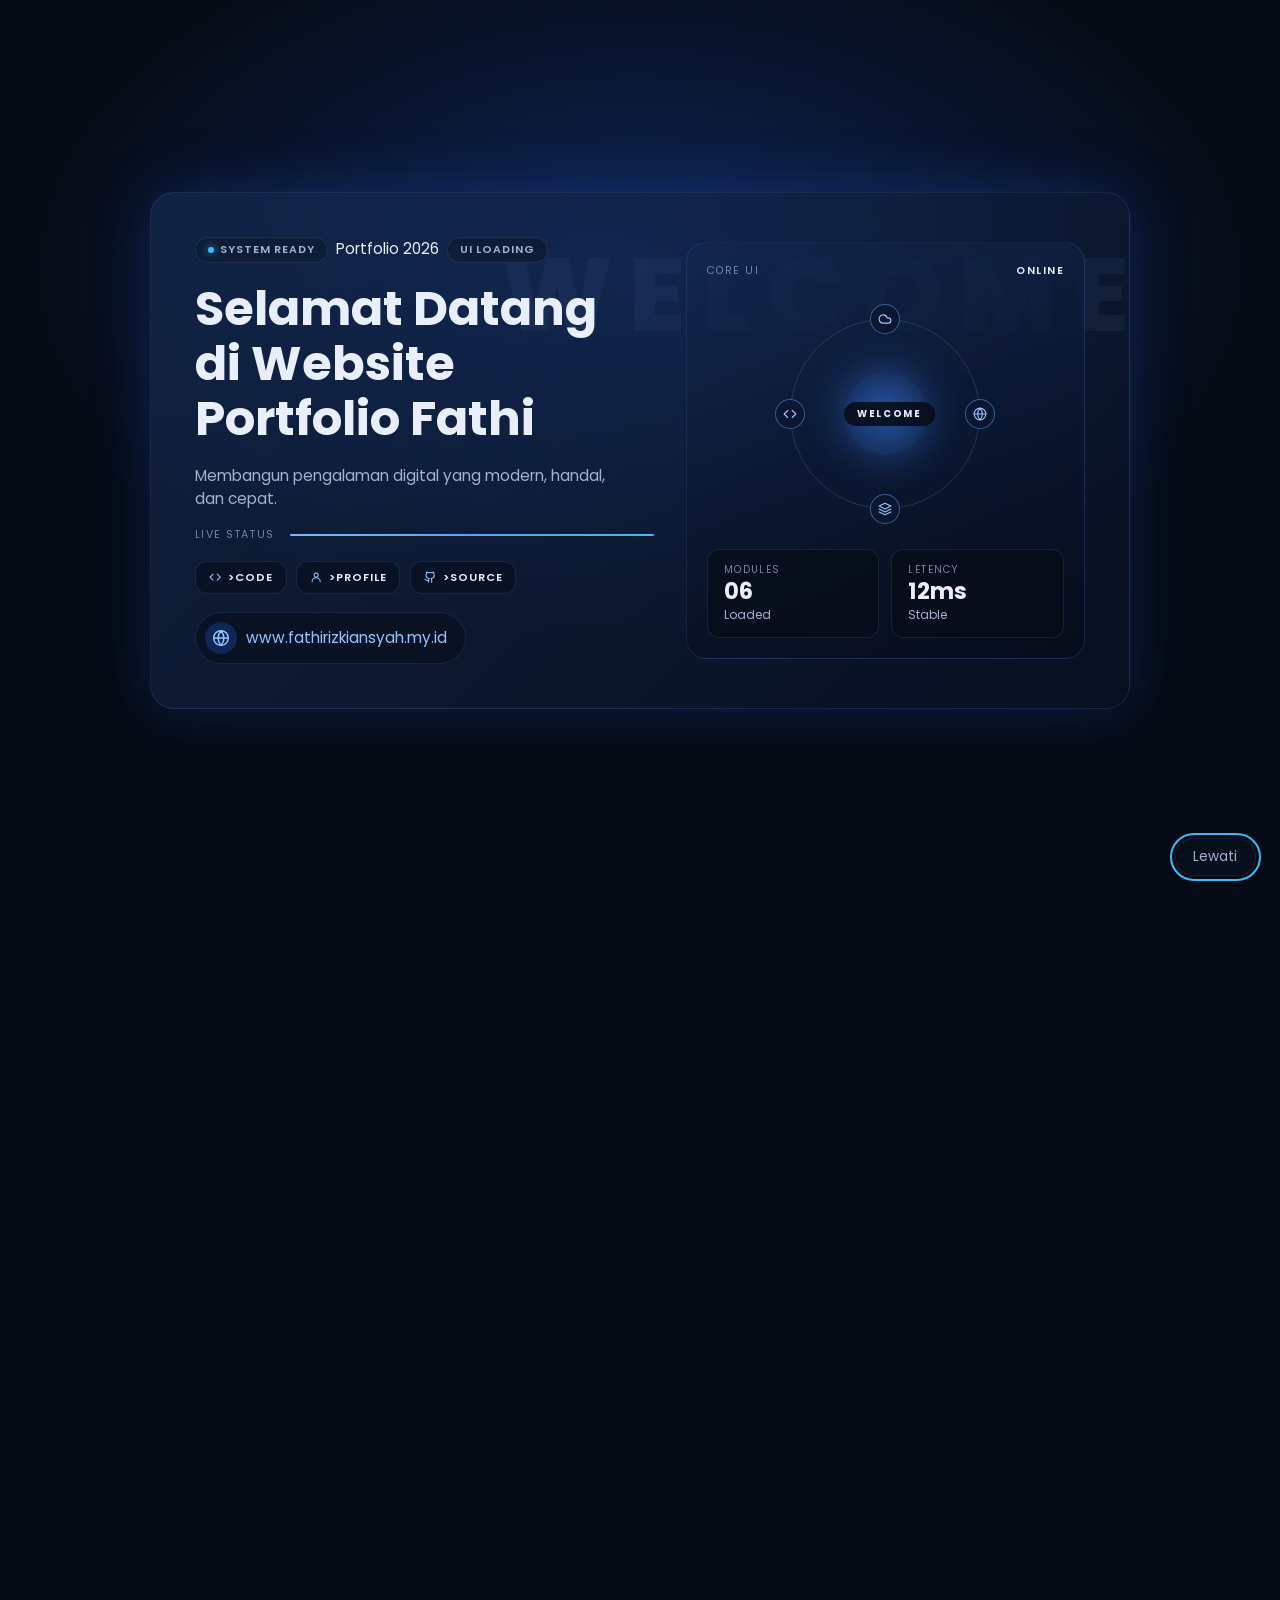
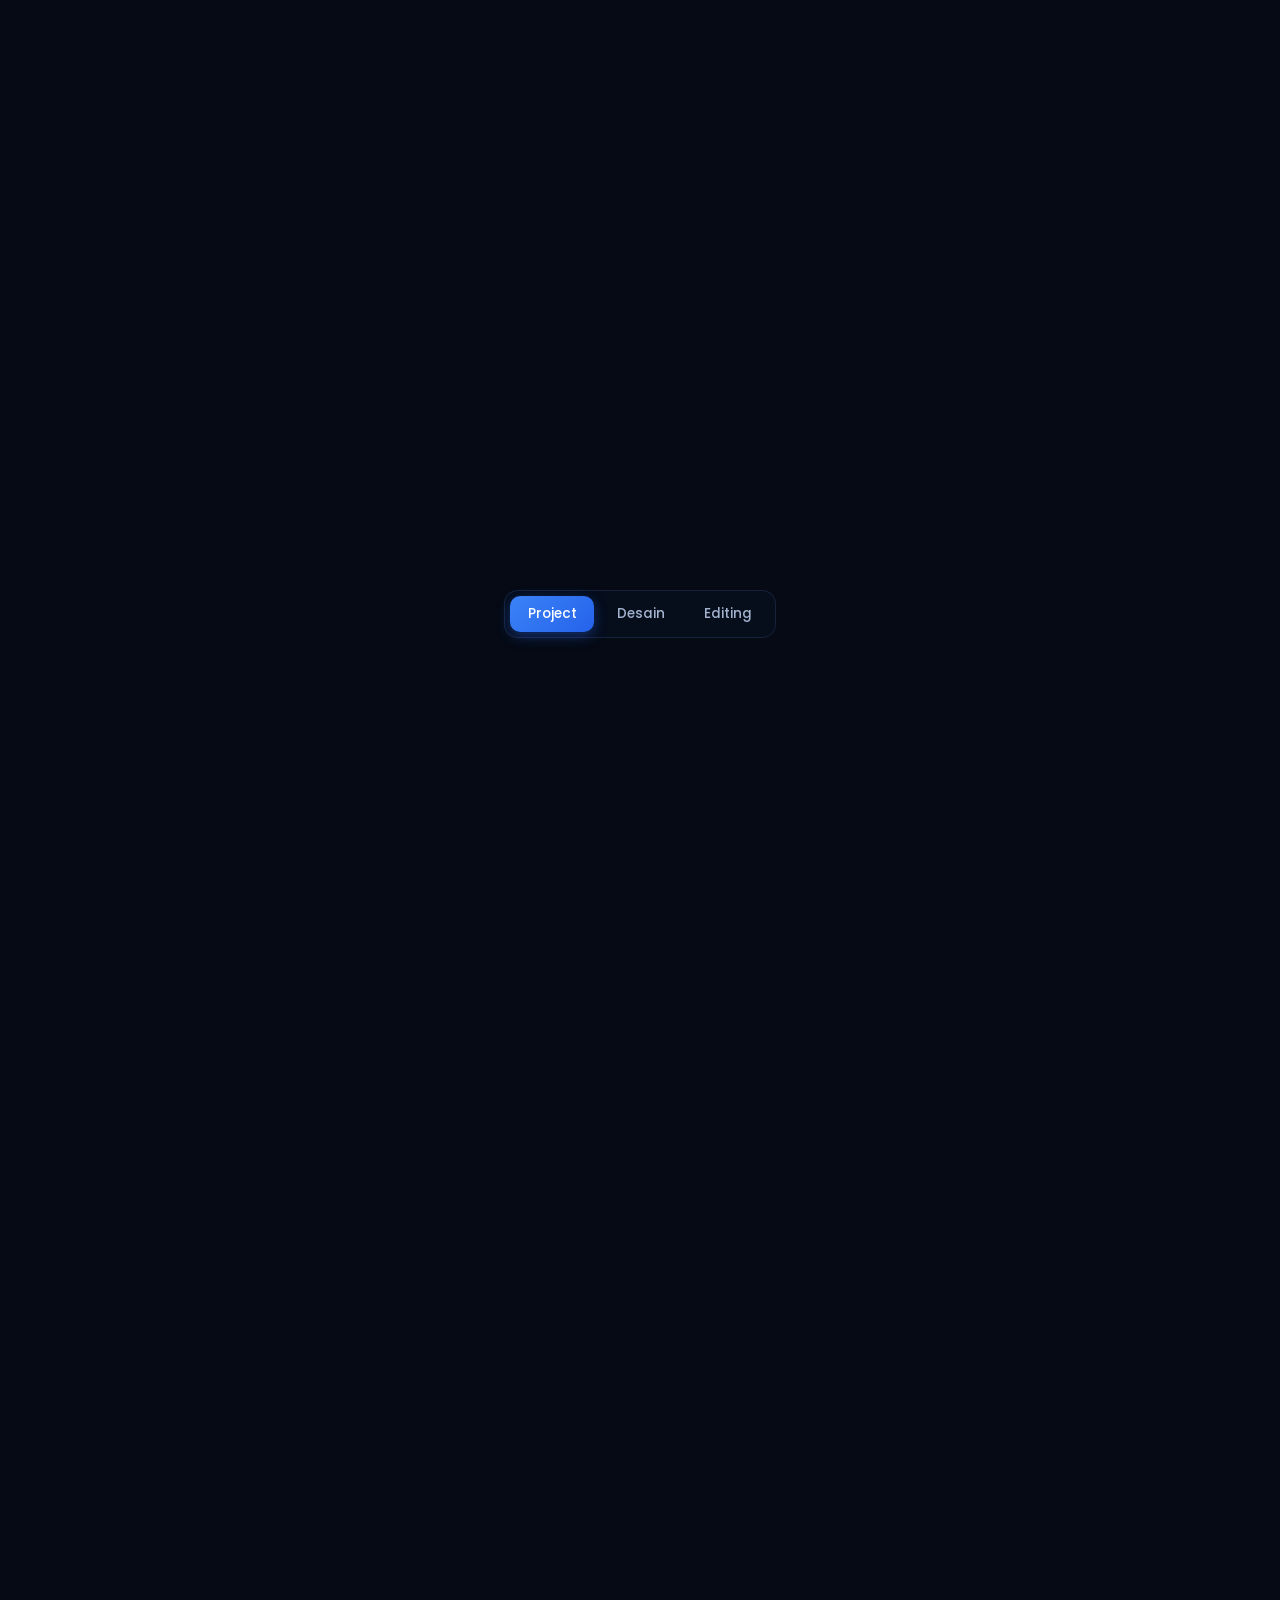
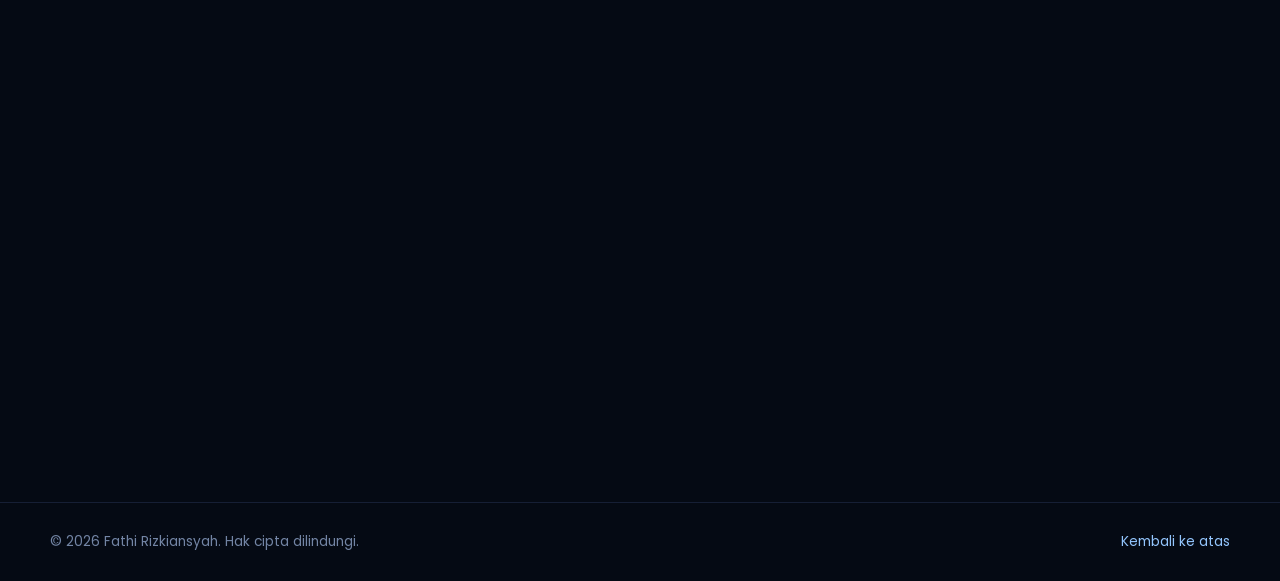
==== commit 45ba968a: "perbaiki responsive" ====
--- a/index.html
+++ b/index.html
@@ -37,7 +37,7 @@
       href="https://fonts.googleapis.com/css2?family=Poppins:wght@300;400;500;600;700;800&display=swap"
       rel="stylesheet"
     />
-    "
+    
     <link
       rel="stylesheet"
       href="https://cdn.jsdelivr.net/gh/devicons/devicon@v2.16.0/devicon.min.css"
--- a/style.css
+++ b/style.css
@@ -1406,6 +1406,7 @@
 /* ---------- 9. Contact ---------- */
 .contact__grid {
   display: grid;
+  grid-template-columns: minmax(0, 1fr);
   gap: 1.5rem;
   align-items: start;
 }
@@ -1792,6 +1793,7 @@
 
 .detail-grid {
   display: grid;
+  grid-template-columns: minmax(0, 1fr);
   gap: 2.5rem;
   margin-top: 2.5rem;
   align-items: start;
@@ -1995,6 +1997,13 @@
 }
 
 /* ---------- 14. Responsive ---------- */
+@media (max-width: 767px) {
+  [data-aos="fade-left"],
+  [data-aos="fade-right"] {
+    transform: none !important;
+  }
+}
+
 @media (min-width: 480px) {
   .cert-grid {
     grid-template-columns: repeat(2, 1fr);
@@ -2084,10 +2093,10 @@
     grid-template-columns: repeat(6, 1fr);
   }
   .contact__grid {
-    grid-template-columns: 1fr 1.55fr;
+    grid-template-columns: minmax(0, 1fr) minmax(0, 1.55fr);
   }
   .detail-grid {
-    grid-template-columns: 1fr 1fr;
+    grid-template-columns: minmax(0, 1fr) minmax(0, 1fr);
     gap: 3.5rem;
   }
   .detail-media {
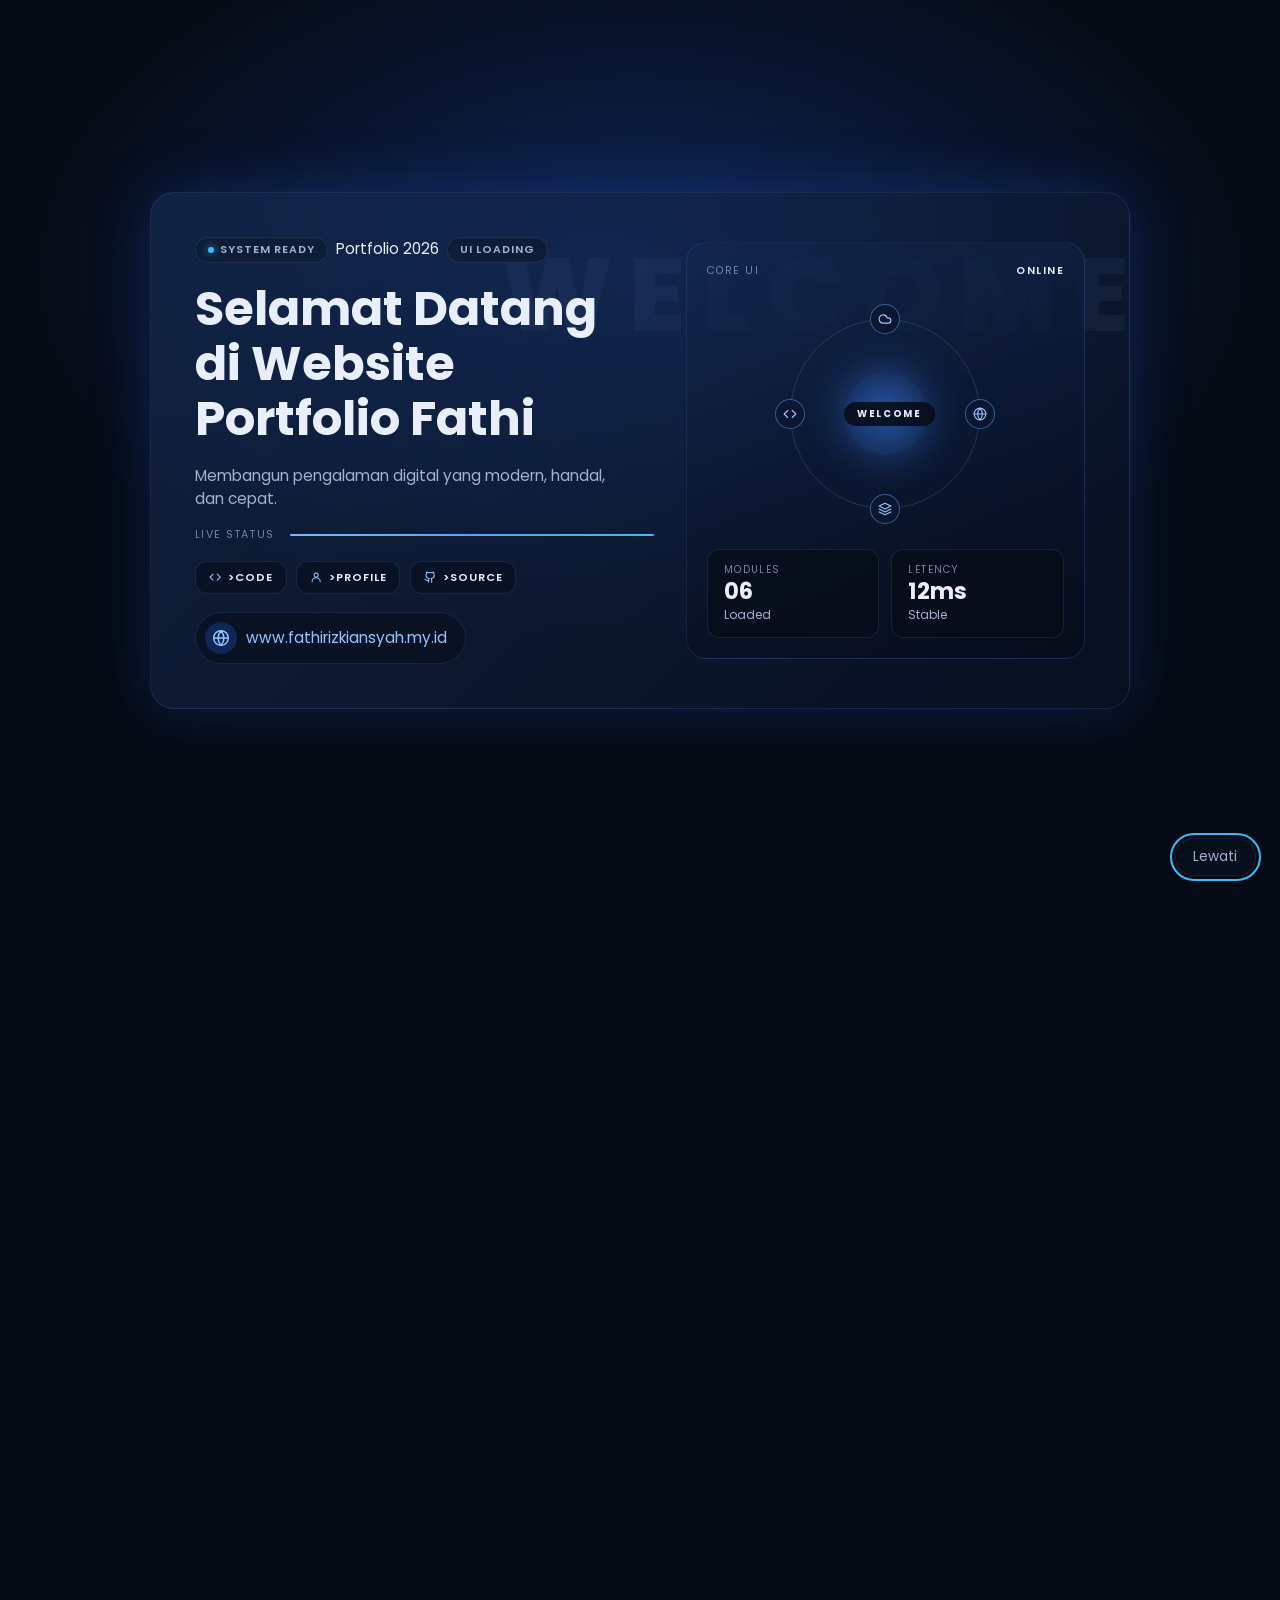
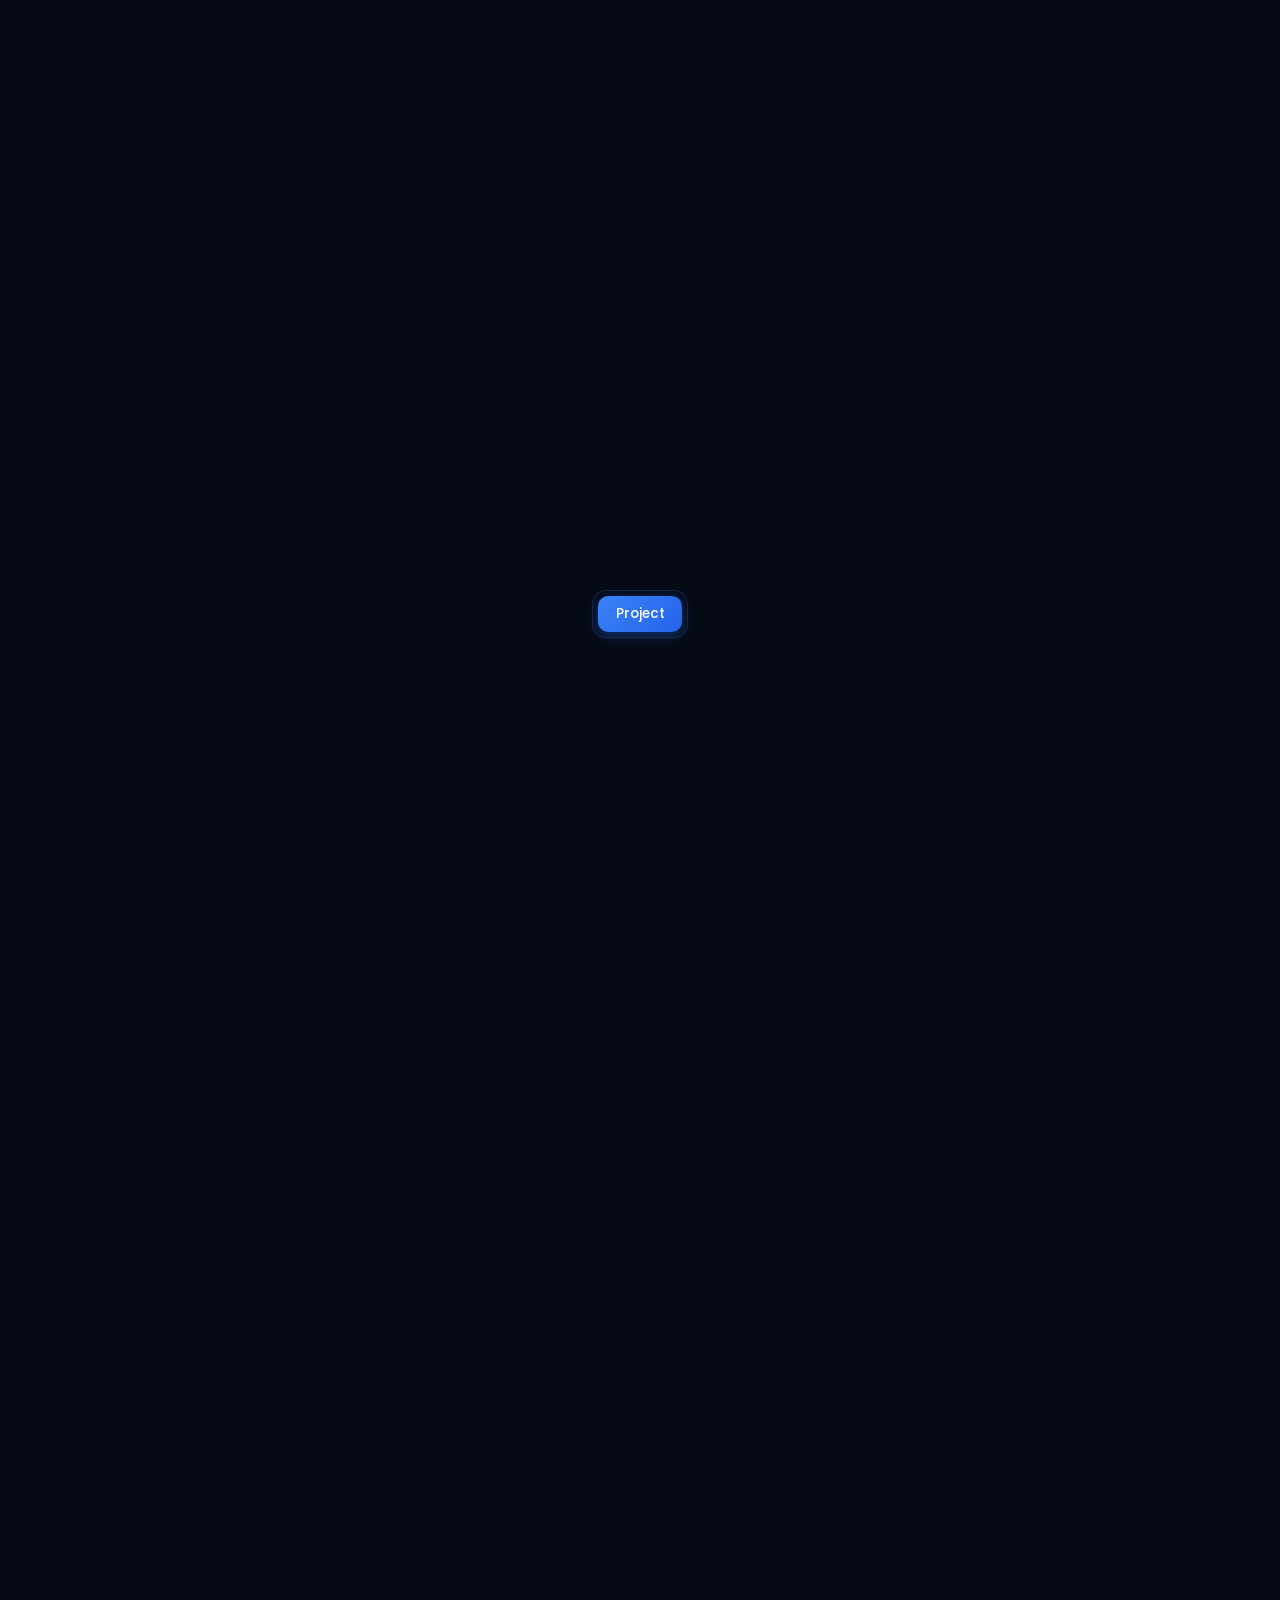
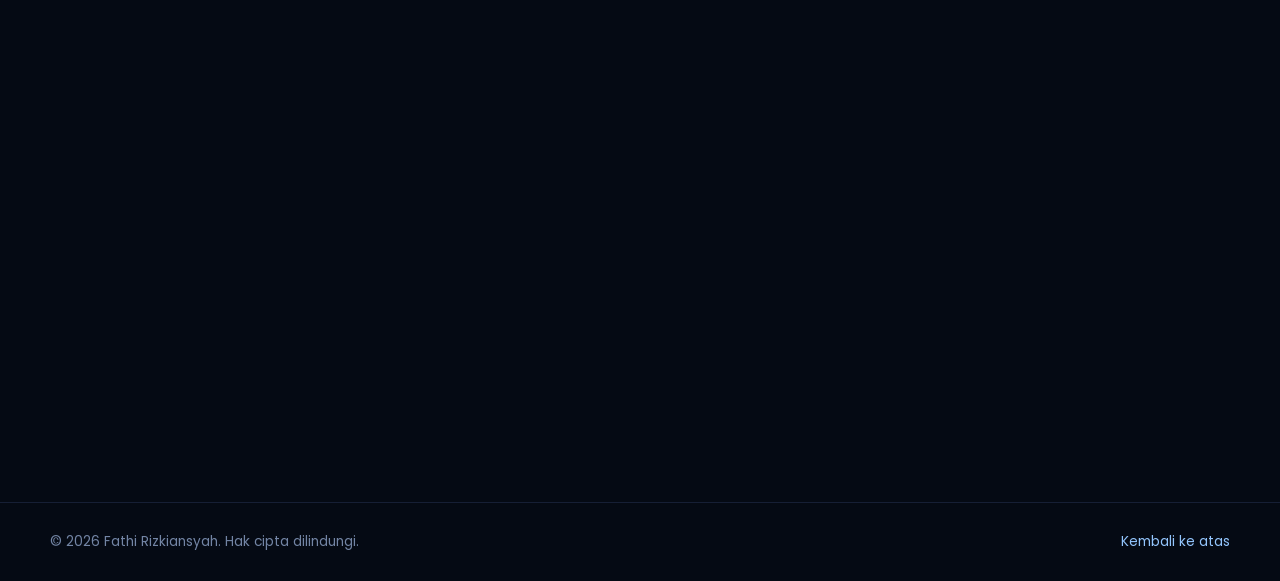
==== commit 624fd4c1: "menghapus editing dan design" ====
--- a/index.html
+++ b/index.html
@@ -474,24 +474,6 @@
                 data-i18n="filter.project"
               >
                 Project
-              </button>
-              <button
-                class="filter__btn"
-                data-filter="design"
-                aria-pressed="false"
-                type="button"
-                data-i18n="filter.design"
-              >
-                Desain
-              </button>
-              <button
-                class="filter__btn"
-                data-filter="editing"
-                aria-pressed="false"
-                type="button"
-                data-i18n="filter.editing"
-              >
-                Editing
               </button>
             </div>
             <div class="project-grid" id="projectGrid"></div>
--- a/style.css
+++ b/style.css
@@ -1998,6 +1998,24 @@
 
 /* ---------- 14. Responsive ---------- */
 @media (max-width: 767px) {
+  .intro {
+    display: block;
+    overflow-y: auto;
+    padding: 1rem 1rem 4.5rem;
+  }
+  .intro__card {
+    max-height: calc(100dvh - 6rem);
+    overflow-y: auto;
+    gap: 1.25rem;
+    padding: 1.25rem;
+  }
+  .intro__title {
+    font-size: clamp(1.65rem, 7vw, 2rem);
+  }
+  .intro__visual {
+    padding: 0.9rem;
+  }
+
   [data-aos="fade-left"],
   [data-aos="fade-right"] {
     transform: none !important;
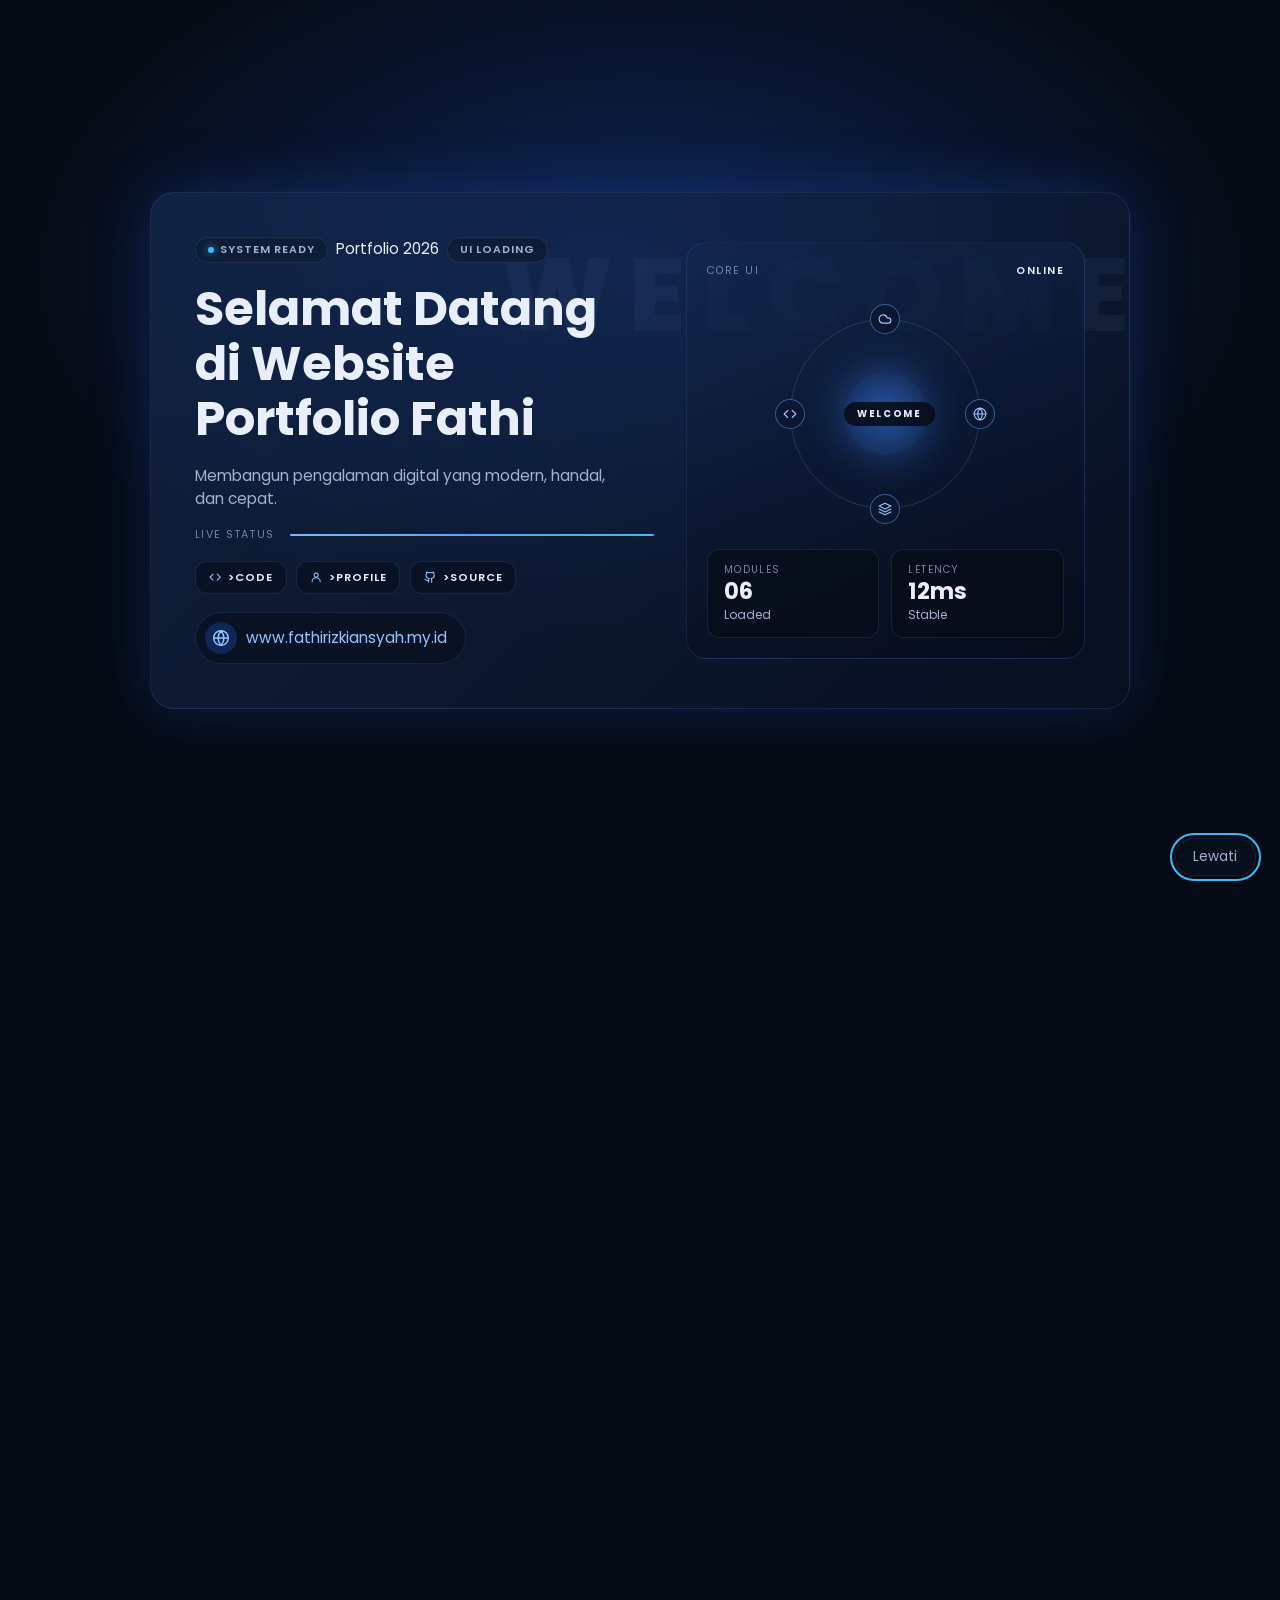
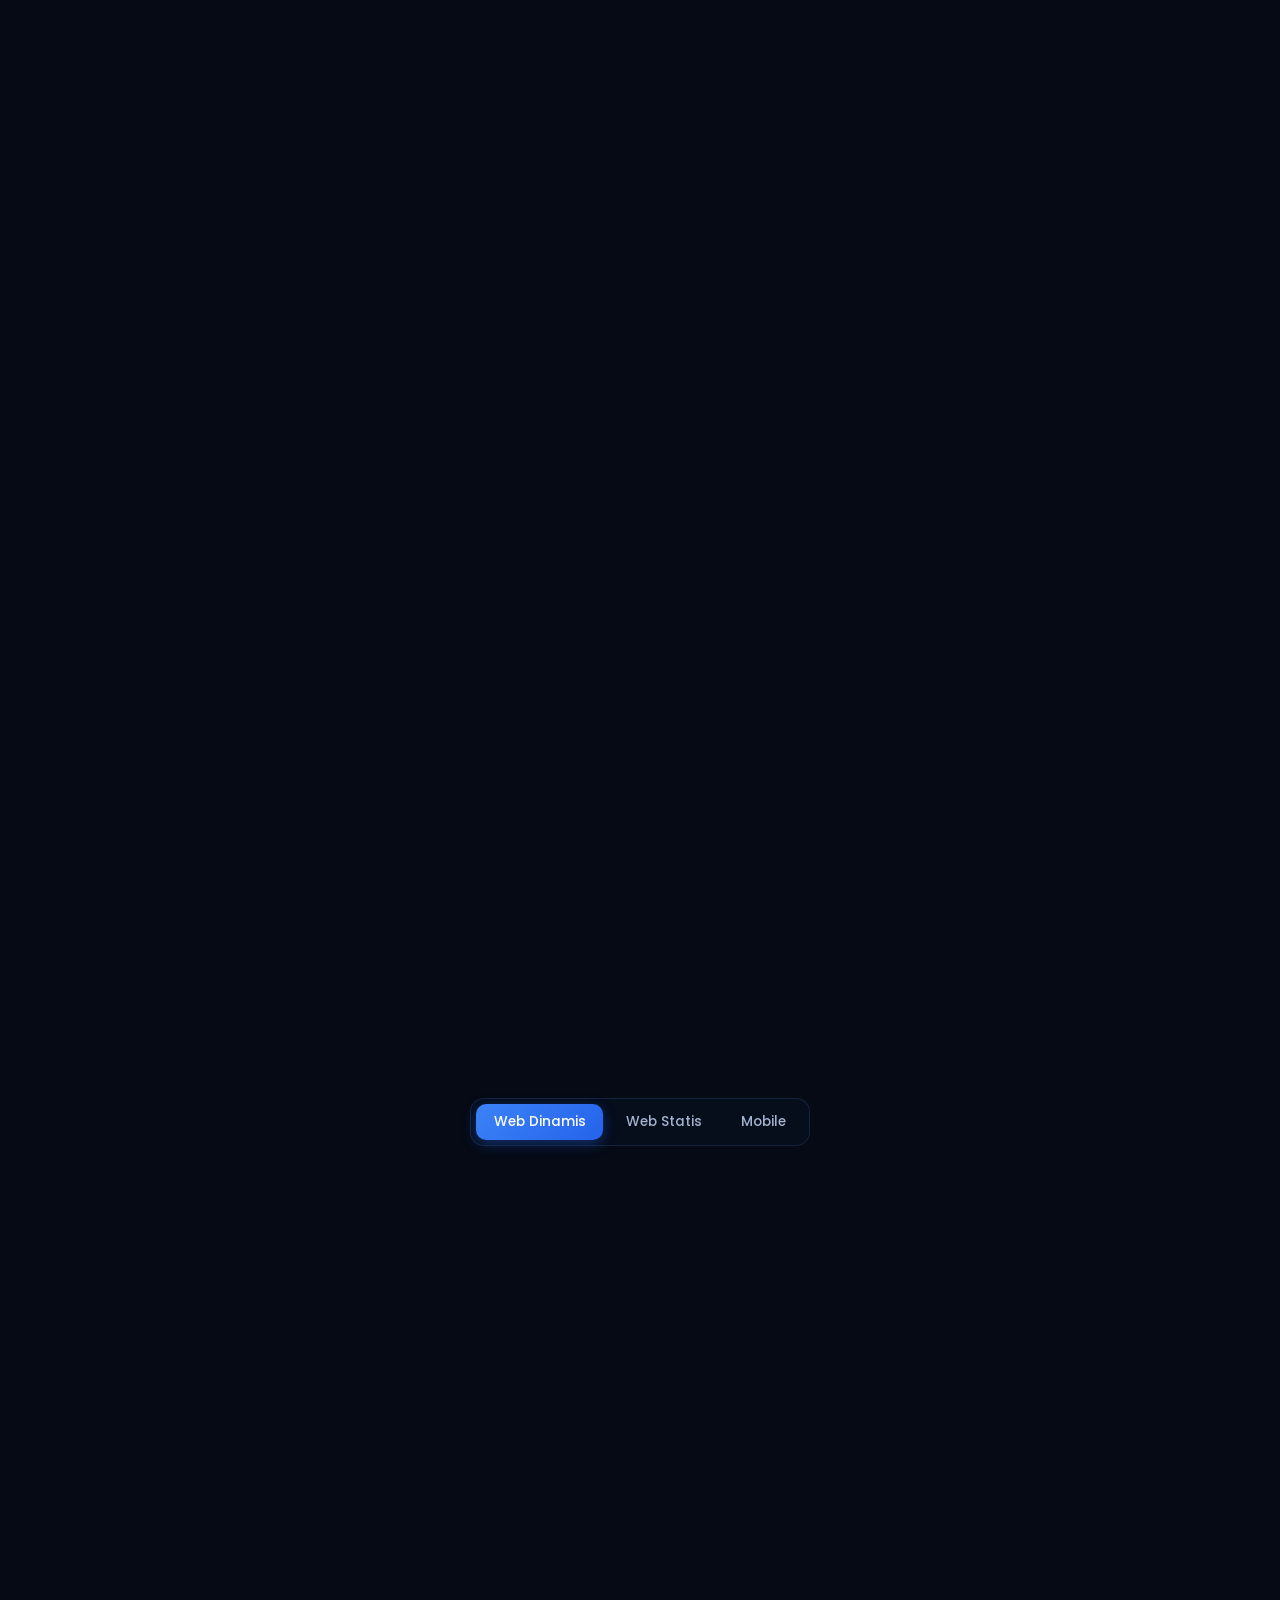
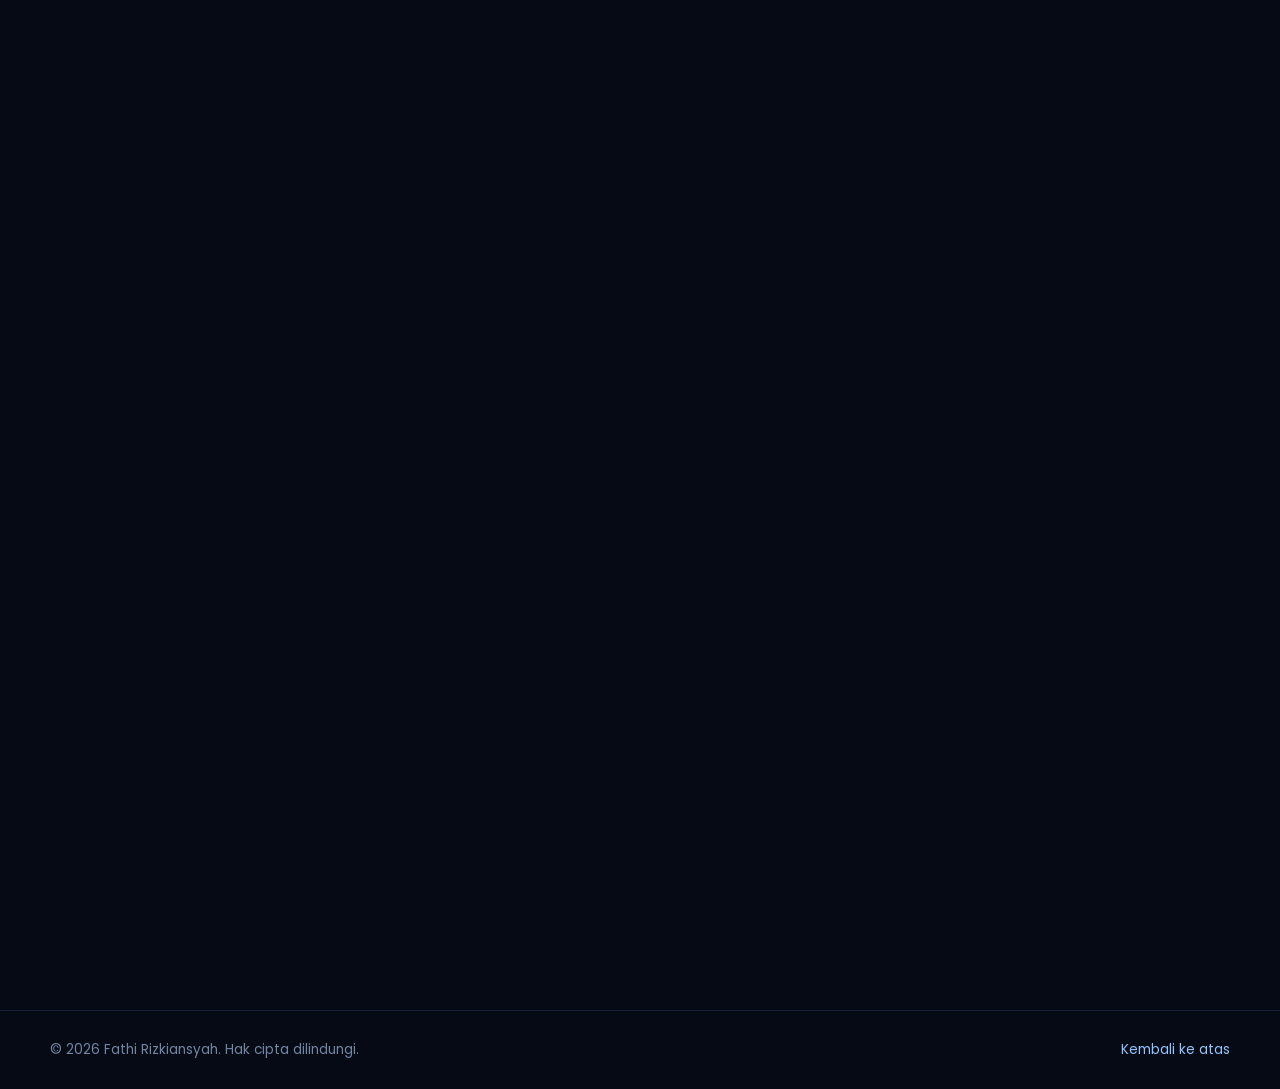
==== commit cc585774: "menambah pendidikan" ====
--- a/index.html
+++ b/index.html
@@ -158,6 +158,15 @@
               data-section="about"
               data-i18n="nav.about"
               >Tentang</a
+            >
+          </li>
+          <li>
+            <a
+              href="#education"
+              class="navbar__link"
+              data-section="education"
+              data-i18n="nav.education"
+              >Pendidikan</a
             >
           </li>
           <li>
@@ -319,6 +328,16 @@
                     <use href="#i-download"></use></svg
                   ><span data-i18n="about.cv">Unduh CV</span>
                 </a>
+                <a
+                  class="btn btn--outline"
+                  href="assets/cv/cv-Fathi.pdf"
+                  target="_blank"
+                  rel="noopener noreferrer"
+                >
+                  <svg class="icon">
+                    <use href="#i-external"></use></svg
+                  ><span data-i18n="about.viewCv">Lihat CV</span>
+                </a>
                 <a class="btn btn--outline" href="#portfolio">
                   <svg class="icon">
                     <use href="#i-code"></use></svg
@@ -397,6 +416,23 @@
               </svg>
             </article>
           </div>
+        </div>
+      </section>
+
+      <!-- ============ PENDIDIKAN ============ -->
+      <section class="section education" id="education">
+        <div class="container">
+          <header class="section-head" data-aos="fade-up">
+            <h2 class="section-title text-gradient" data-i18n="education.title">
+              Pendidikan
+            </h2>
+            <p class="section-sub">
+              <svg class="icon"><use href="#i-sparkles"></use></svg
+              ><span data-i18n="education.subtitle"></span
+              ><svg class="icon"><use href="#i-sparkles"></use></svg>
+            </p>
+          </header>
+          <div class="edu-list" id="educationList"></div>
         </div>
       </section>
 
@@ -468,12 +504,30 @@
             <div class="filter" role="group" aria-label="Filter project">
               <button
                 class="filter__btn is-active"
-                data-filter="project"
+                data-filter="web-dinamis"
                 aria-pressed="true"
                 type="button"
-                data-i18n="filter.project"
+                data-i18n="filter.web-dinamis"
               >
-                Project
+                Web Dinamis
+              </button>
+              <button
+                class="filter__btn"
+                data-filter="web-statis"
+                aria-pressed="false"
+                type="button"
+                data-i18n="filter.web-statis"
+              >
+                Web Statis
+              </button>
+              <button
+                class="filter__btn"
+                data-filter="mobile"
+                aria-pressed="false"
+                type="button"
+                data-i18n="filter.mobile"
+              >
+                Mobile
               </button>
             </div>
             <div class="project-grid" id="projectGrid"></div>
--- a/style.css
+++ b/style.css
@@ -1907,6 +1907,44 @@
 .detail-media img {
   width: 100%;
 }
+.project-diagrams {
+  display: grid;
+  gap: 1.5rem;
+  margin-top: 4rem;
+}
+.project-diagrams__head h2 {
+  font-size: 1.6rem;
+  color: var(--text);
+}
+.project-diagram {
+  min-width: 0;
+  padding-block: 1.5rem;
+  border-top: 1px solid var(--border-strong);
+}
+.project-diagram figcaption h3 {
+  font-size: 1.15rem;
+  font-weight: 600;
+}
+.project-diagram figcaption p {
+  margin-top: 0.3rem;
+  color: var(--text-muted);
+  font-size: 0.9rem;
+}
+.project-diagram__canvas {
+  margin-top: 1rem;
+  overflow: auto;
+  overscroll-behavior-inline: contain;
+  border: 1px solid var(--border);
+  border-radius: var(--radius-sm);
+  background: #f2f6fb;
+  -webkit-overflow-scrolling: touch;
+}
+.project-diagram__canvas img {
+  display: block;
+  width: 100%;
+  min-width: 760px;
+  height: auto;
+}
 .not-found {
   text-align: center;
   padding: 4rem 1rem;
@@ -2149,3 +2187,72 @@
     transform: none !important;
   }
 }
+
+/* =========================================================
+   PENDIDIKAN
+   ========================================================= */
+.edu-list {
+  display: grid;
+  grid-template-columns: repeat(auto-fit, minmax(260px, 1fr));
+  gap: 1.25rem;
+  margin-top: 2rem;
+}
+
+.edu-card {
+  display: flex;
+  align-items: flex-start;
+  gap: 1rem;
+  padding: 1.5rem;
+  background: var(--surface, rgba(255,255,255,.04));
+  border: 1px solid rgba(255,255,255,.08);
+  border-radius: 1rem;
+  transition: transform .2s, border-color .2s;
+}
+.edu-card:hover {
+  transform: translateY(-4px);
+  border-color: rgba(96,165,250,.35);
+}
+
+.edu-card__icon {
+  flex-shrink: 0;
+  display: flex;
+  align-items: center;
+  justify-content: center;
+  width: 2.5rem;
+  height: 2.5rem;
+  border-radius: .75rem;
+  background: rgba(96,165,250,.12);
+  color: #60a5fa;
+}
+.edu-card__icon .icon {
+  width: 1.25rem;
+  height: 1.25rem;
+  stroke: currentColor;
+  fill: none;
+  stroke-width: 2;
+  stroke-linecap: round;
+  stroke-linejoin: round;
+}
+
+.edu-card__body {
+  display: flex;
+  flex-direction: column;
+  gap: .25rem;
+}
+.edu-card__level {
+  font-size: .75rem;
+  font-weight: 600;
+  text-transform: uppercase;
+  letter-spacing: .06em;
+  color: #60a5fa;
+}
+.edu-card__school {
+  font-size: .95rem;
+  font-weight: 600;
+  color: #fff;
+  margin: 0;
+}
+.edu-card__year {
+  font-size: .8rem;
+  color: rgba(255,255,255,.5);
+}
